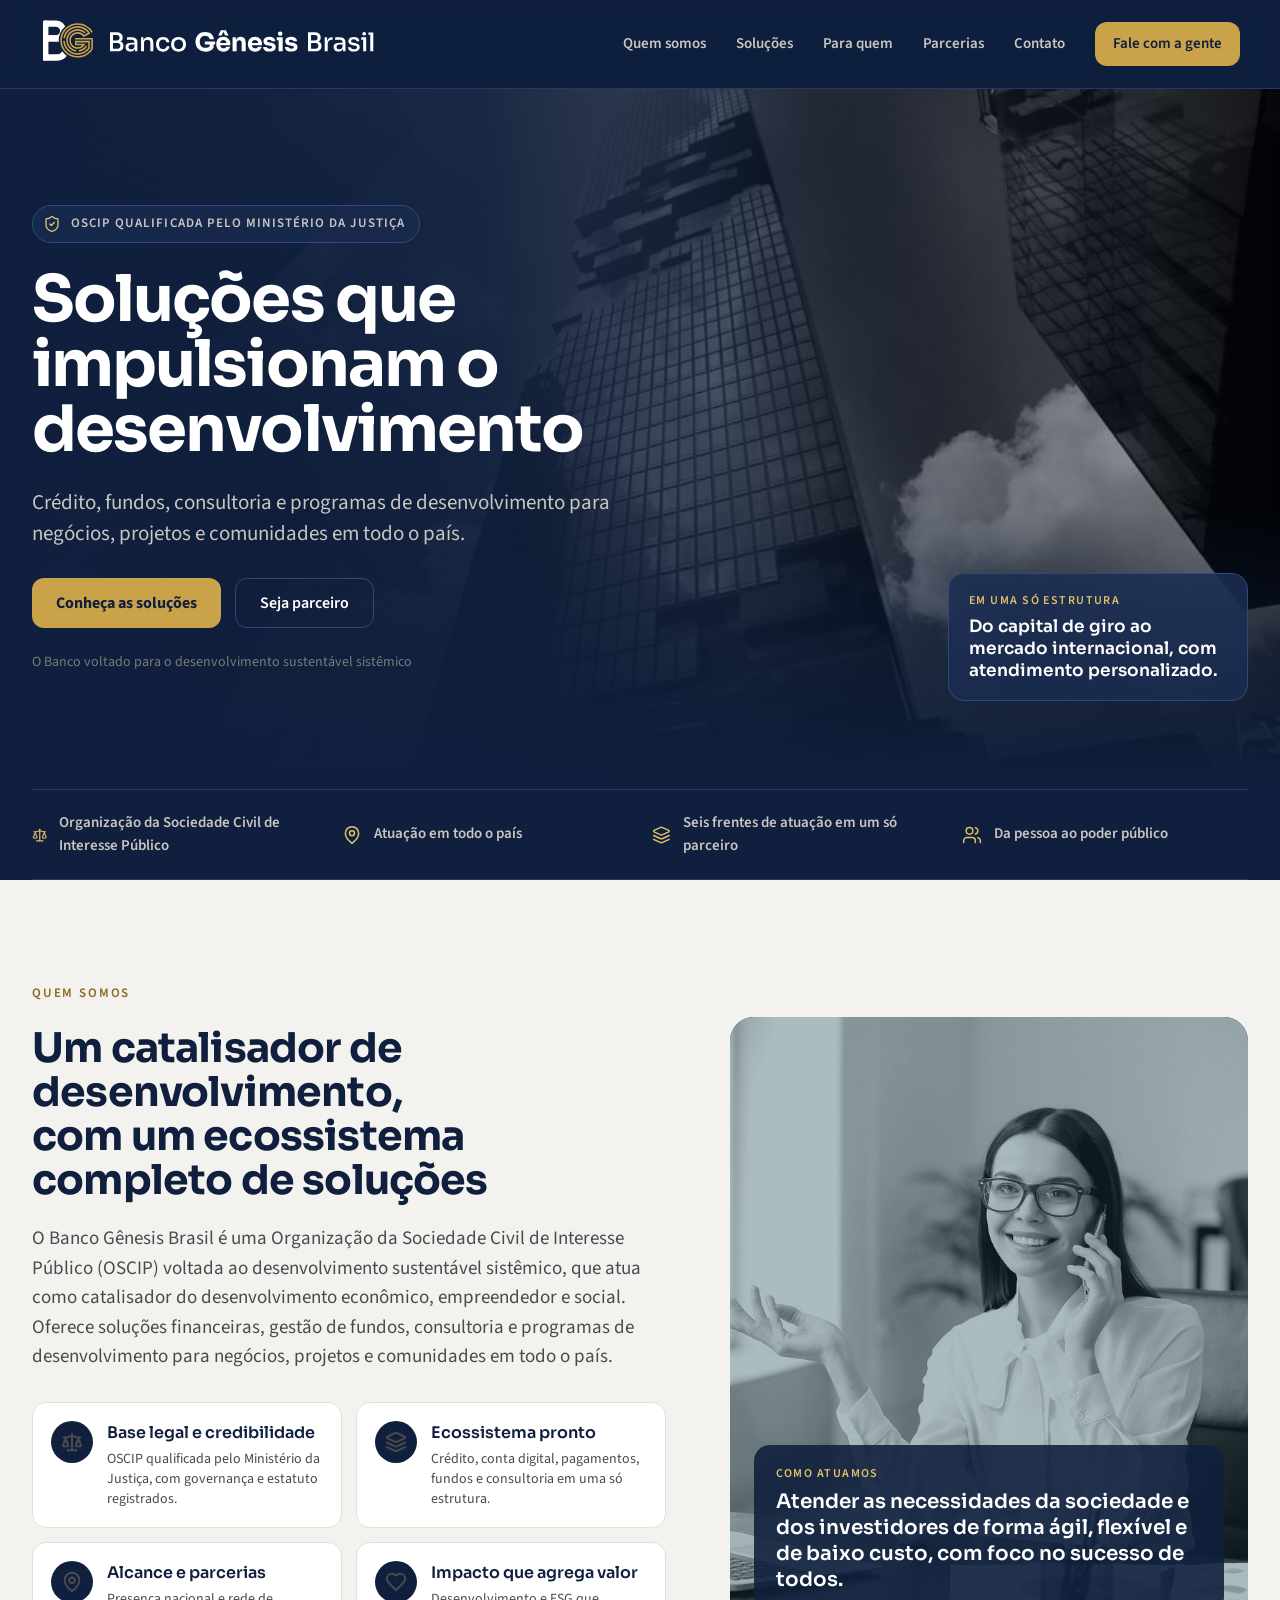
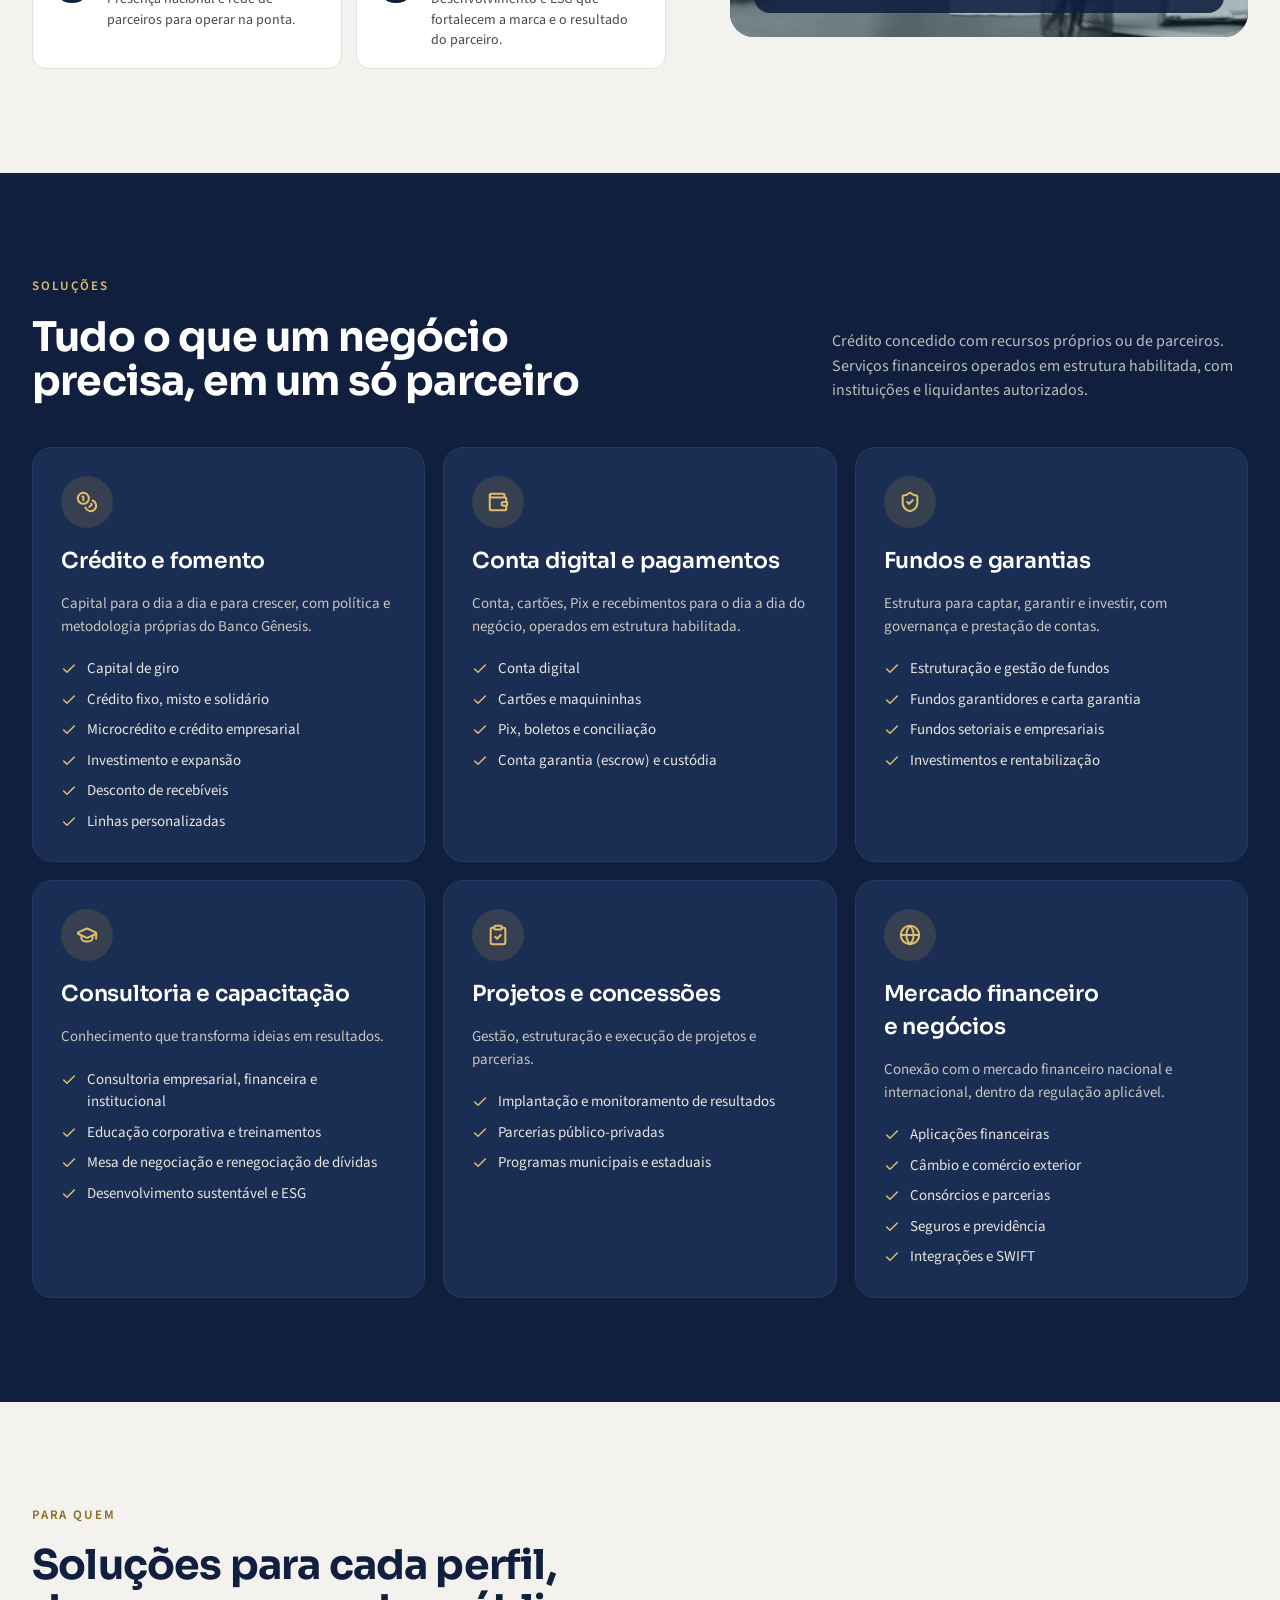
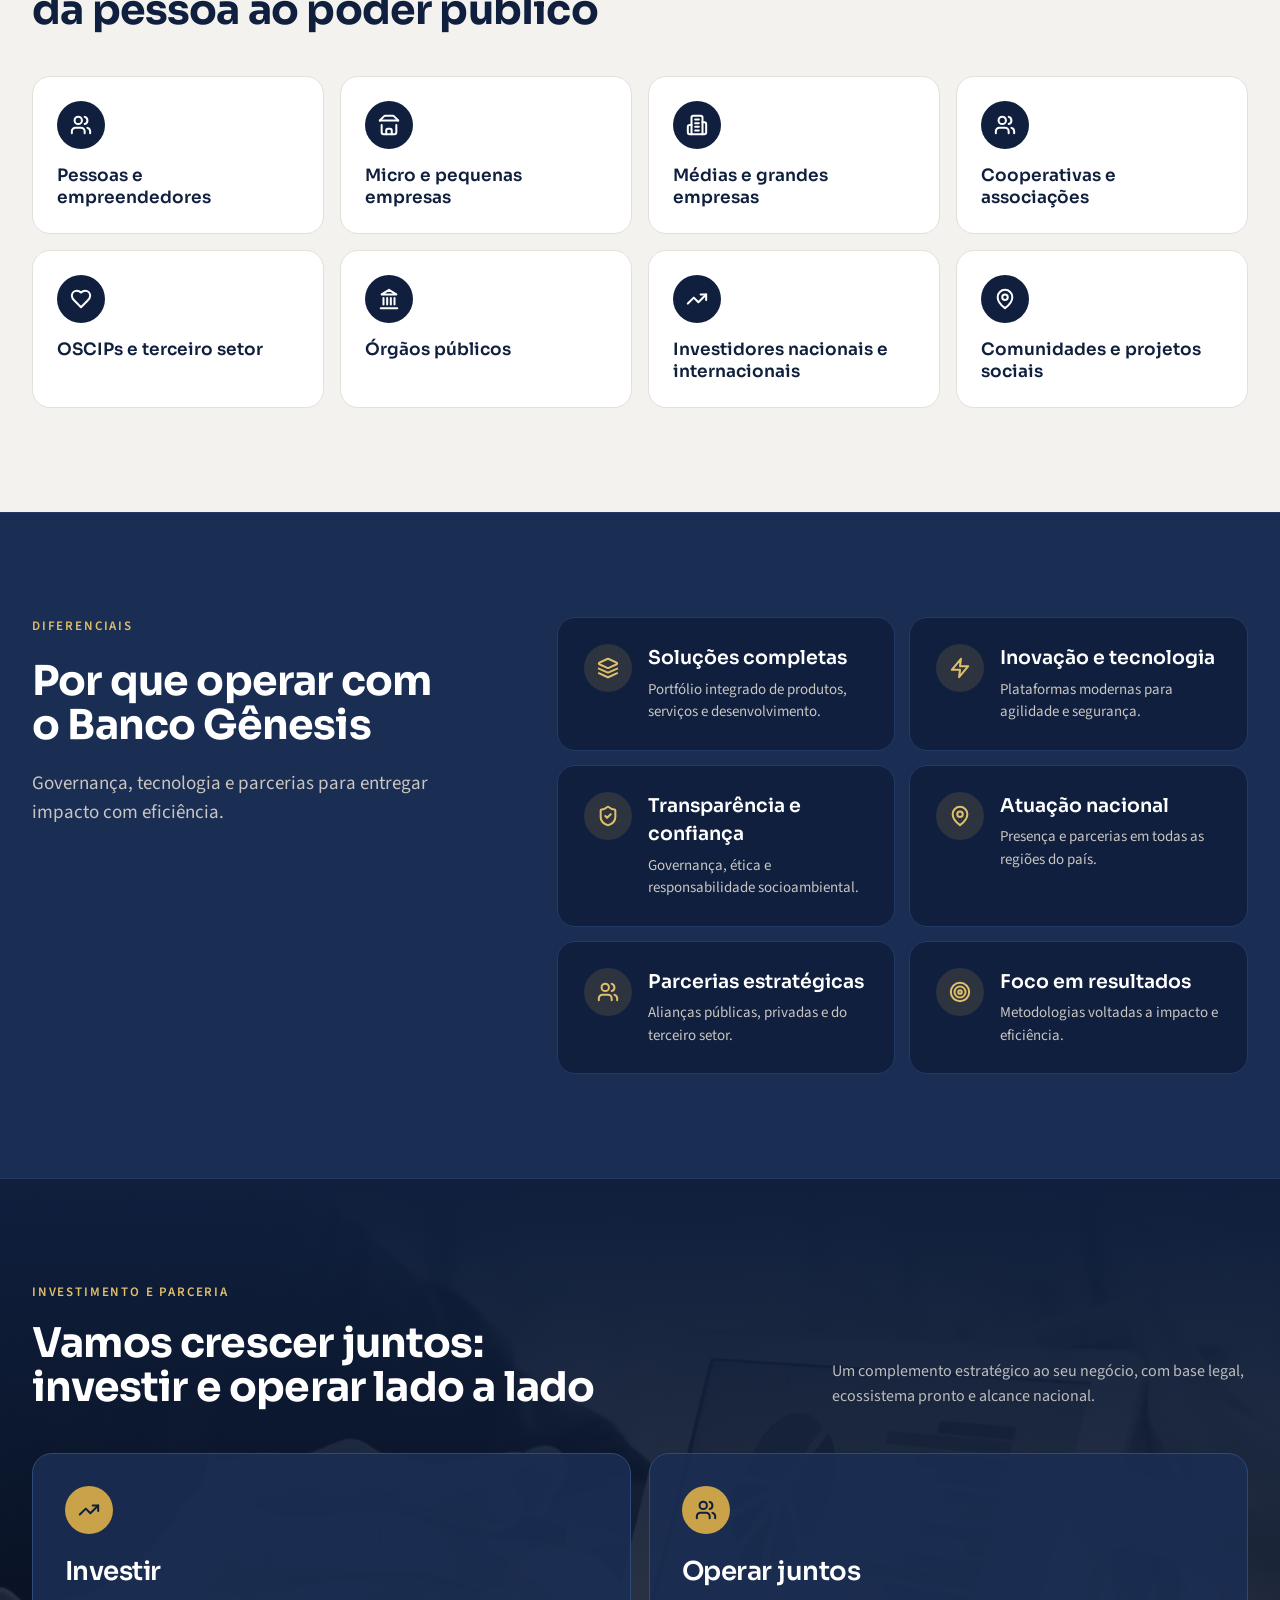
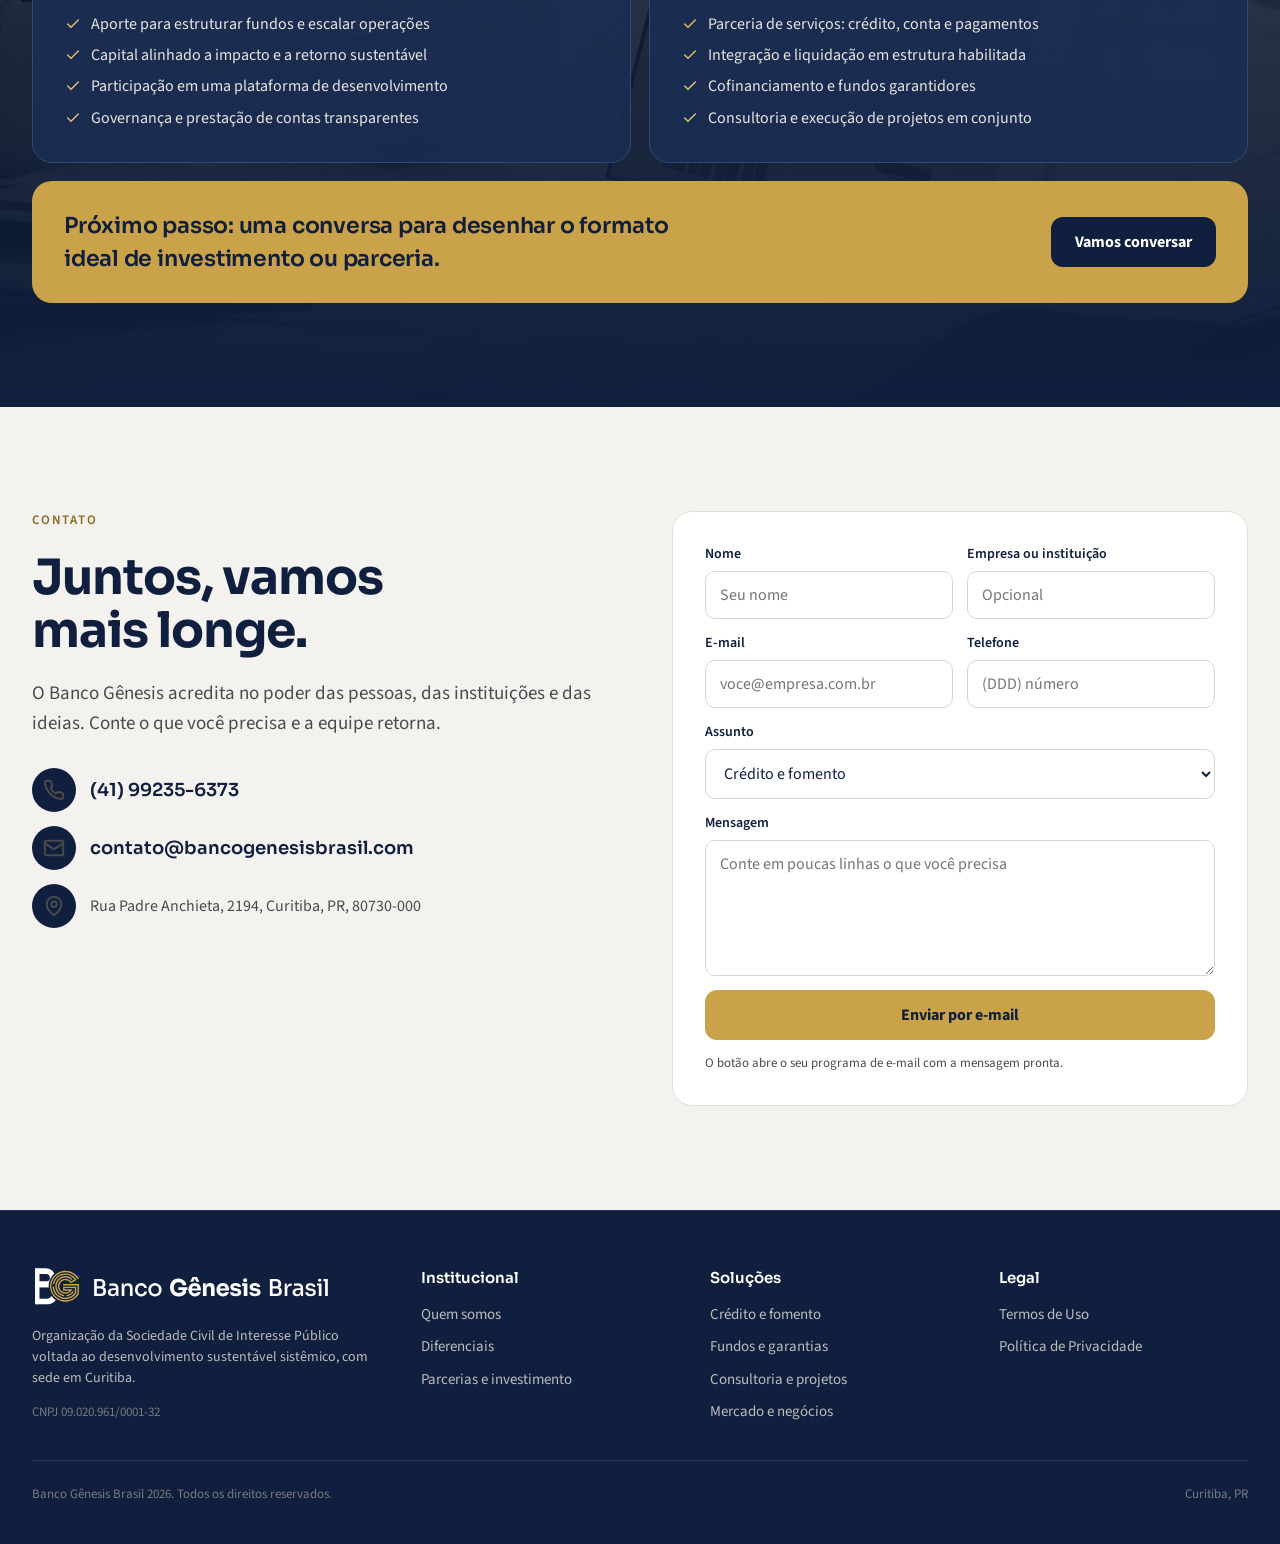
==== index.html @ bb373518 "Contato pelo e-mail contato@ e cache dos arquivos estáticos E-mail de contato passa a contato@bancog" ====
<!doctype html>
<html lang="pt-BR">
<head>
<meta charset="utf-8">
<meta name="viewport" content="width=device-width, initial-scale=1">
<title>Banco Gênesis Brasil</title>
<meta name="description" content="O Banco Gênesis Brasil é uma OSCIP voltada ao desenvolvimento sustentável sistêmico: crédito e fomento, fundos e garantias, consultoria, projetos e conexão com o mercado financeiro para negócios, projetos e comunidades em todo o país.">
<meta name="theme-color" content="#0f1f3d">
<link rel="icon" href="assets/img/favicon.svg" type="image/svg+xml">
<link rel="icon" href="assets/img/favicon-32.png" sizes="32x32" type="image/png">
<link rel="apple-touch-icon" href="assets/img/apple-touch-icon.png">
<link rel="preconnect" href="https://fonts.googleapis.com">
<link rel="preconnect" href="https://fonts.gstatic.com" crossorigin>
<link rel="stylesheet" href="https://fonts.googleapis.com/css2?family=Sora:wght@500;600;700&family=Source+Sans+3:wght@400;600;700&display=swap">
<link rel="stylesheet" href="assets/styles.css?v=20261020b">
<meta property="og:title" content="Banco Gênesis Brasil, soluções que impulsionam o desenvolvimento">
<meta property="og:description" content="O Banco Gênesis Brasil é uma organização voltada ao desenvolvimento sustentável sistêmico: crédito e fomento, fundos e garantias, consultoria, projetos e conexão com o mercado financeiro para negócios, projetos e comunidades em todo o país.">
<meta property="og:type" content="website">
<meta property="og:image" content="assets/img/abertura.jpg">
</head>
<body>
<header class="topo">
  <div class="container">
    <a class="marca" href="#topo"><img src="assets/img/marca-horizontal.svg" alt="Banco Gênesis Brasil" width="1320" height="195"></a>
    <button class="menu-botao" type="button" aria-label="Abrir menu" aria-expanded="false" aria-controls="menu"><svg aria-hidden="true" width="20" height="20" viewBox="0 0 24 24" fill="none" stroke="currentColor" stroke-width="2" stroke-linecap="round" stroke-linejoin="round"><path d="M4 7h16M4 12h16M4 17h16"/></svg></button>
    <nav class="menu" id="menu" aria-label="Principal">
      <a href="#quem-somos">Quem somos</a>
      <a href="#solucoes">Soluções</a>
      <a href="#para-quem">Para quem</a>
      <a href="#parcerias">Parcerias</a>
      <a href="#contato">Contato</a>
      <a class="botao botao-laranja" href="#contato">Fale com a gente</a>
    </nav>
  </div>
</header>
<main id="topo">
  <section class="abertura">
    <div class="abertura-foto" aria-hidden="true"><img src="assets/img/abertura.jpg" alt="" width="852" height="567" fetchpriority="high"></div>
    <div class="container abertura-grade">
      <div class="abertura-texto">
        <p class="selo"><svg aria-hidden="true" width="18" height="18" viewBox="0 0 24 24" fill="none" stroke="currentColor" stroke-width="1.8" stroke-linecap="round" stroke-linejoin="round"><path d="M20 13c0 5-3.5 7.5-7.66 8.95a1 1 0 0 1-.67-.01C7.5 20.5 4 18 4 13V6a1 1 0 0 1 1-1c2 0 4.5-1.2 6.24-2.72a1.17 1.17 0 0 1 1.52 0C14.51 3.81 17 5 19 5a1 1 0 0 1 1 1z"/><path d="m9 12 2 2 4-4"/></svg><span>OSCIP qualificada pelo Ministério da Justiça</span></p>
        <h1>Soluções que impulsionam o desenvolvimento</h1>
        <p class="texto-grande">Crédito, fundos, consultoria e programas de desenvolvimento para negócios, projetos e comunidades em todo o país.</p>
        <div class="acoes">
          <a class="botao botao-laranja" href="#solucoes">Conheça as soluções</a>
          <a class="botao botao-contorno" href="#parcerias">Seja parceiro</a>
        </div>
        <p class="nome-completo">O Banco voltado para o desenvolvimento sustentável sistêmico</p>
      </div>
      <div class="abertura-destaque" aria-hidden="true">
        <small>Em uma só estrutura</small>
        <span>Do capital de giro ao mercado internacional, com atendimento personalizado.</span>
      </div>
    </div>
  </section>

  <div class="container"><ul class="faixa-fatos">
    <li><svg aria-hidden="true" width="20" height="20" viewBox="0 0 24 24" fill="none" stroke="currentColor" stroke-width="1.8" stroke-linecap="round" stroke-linejoin="round"><path d="m16 16 3-8 3 8c-.87.65-1.92 1-3 1s-2.13-.35-3-1Z"/><path d="m2 16 3-8 3 8c-.87.65-1.92 1-3 1s-2.13-.35-3-1Z"/><path d="M7 21h10"/><path d="M12 3v18"/><path d="M3 7h2c2 0 5-1 7-2 2 1 5 2 7 2h2"/></svg><span>Organização da Sociedade Civil de Interesse Público</span></li>
    <li><svg aria-hidden="true" width="20" height="20" viewBox="0 0 24 24" fill="none" stroke="currentColor" stroke-width="1.8" stroke-linecap="round" stroke-linejoin="round"><path d="M20 10c0 6-8 12-8 12s-8-6-8-12a8 8 0 0 1 16 0Z"/><circle cx="12" cy="10" r="3"/></svg><span>Atuação em todo o país</span></li>
    <li><svg aria-hidden="true" width="20" height="20" viewBox="0 0 24 24" fill="none" stroke="currentColor" stroke-width="1.8" stroke-linecap="round" stroke-linejoin="round"><path d="m12.83 2.18a2 2 0 0 0-1.66 0L2.6 6.08a1 1 0 0 0 0 1.83l8.58 3.91a2 2 0 0 0 1.66 0l8.58-3.9a1 1 0 0 0 0-1.83Z"/><path d="m22 17.65-9.17 4.16a2 2 0 0 1-1.66 0L2 17.65"/><path d="m22 12.65-9.17 4.16a2 2 0 0 1-1.66 0L2 12.65"/></svg><span>Seis frentes de atuação em um só parceiro</span></li>
    <li><svg aria-hidden="true" width="20" height="20" viewBox="0 0 24 24" fill="none" stroke="currentColor" stroke-width="1.8" stroke-linecap="round" stroke-linejoin="round"><path d="M16 21v-2a4 4 0 0 0-4-4H6a4 4 0 0 0-4 4v2"/><circle cx="9" cy="7" r="4"/><path d="M22 21v-2a4 4 0 0 0-3-3.87"/><path d="M16 3.13a4 4 0 0 1 0 7.75"/></svg><span>Da pessoa ao poder público</span></li>
  </ul></div>

  <section class="secao claro" id="quem-somos">
    <div class="container duas-colunas">
      <div class="coluna-texto entra">
        <p class="rotulo">Quem somos</p>
        <h2 class="titulo">Um catalisador de desenvolvimento, com um ecossistema completo de soluções</h2>
        <p class="texto">O Banco Gênesis Brasil é uma Organização da Sociedade Civil de Interesse Público (OSCIP) voltada ao desenvolvimento sustentável sistêmico, que atua como catalisador do desenvolvimento econômico, empreendedor e social. Oferece soluções financeiras, gestão de fundos, consultoria e programas de desenvolvimento para negócios, projetos e comunidades em todo o país.</p>
        <div class="pilares">
          <div class="pilar"><span class="icone"><svg aria-hidden="true" width="22" height="22" viewBox="0 0 24 24" fill="none" stroke="currentColor" stroke-width="1.8" stroke-linecap="round" stroke-linejoin="round"><path d="m16 16 3-8 3 8c-.87.65-1.92 1-3 1s-2.13-.35-3-1Z"/><path d="m2 16 3-8 3 8c-.87.65-1.92 1-3 1s-2.13-.35-3-1Z"/><path d="M7 21h10"/><path d="M12 3v18"/><path d="M3 7h2c2 0 5-1 7-2 2 1 5 2 7 2h2"/></svg></span><div><strong>Base legal e credibilidade</strong><span>OSCIP qualificada pelo Ministério da Justiça, com governança e estatuto registrados.</span></div></div>
          <div class="pilar"><span class="icone"><svg aria-hidden="true" width="22" height="22" viewBox="0 0 24 24" fill="none" stroke="currentColor" stroke-width="1.8" stroke-linecap="round" stroke-linejoin="round"><path d="m12.83 2.18a2 2 0 0 0-1.66 0L2.6 6.08a1 1 0 0 0 0 1.83l8.58 3.91a2 2 0 0 0 1.66 0l8.58-3.9a1 1 0 0 0 0-1.83Z"/><path d="m22 17.65-9.17 4.16a2 2 0 0 1-1.66 0L2 17.65"/><path d="m22 12.65-9.17 4.16a2 2 0 0 1-1.66 0L2 12.65"/></svg></span><div><strong>Ecossistema pronto</strong><span>Crédito, conta digital, pagamentos, fundos e consultoria em uma só estrutura.</span></div></div>
          <div class="pilar"><span class="icone"><svg aria-hidden="true" width="22" height="22" viewBox="0 0 24 24" fill="none" stroke="currentColor" stroke-width="1.8" stroke-linecap="round" stroke-linejoin="round"><path d="M20 10c0 6-8 12-8 12s-8-6-8-12a8 8 0 0 1 16 0Z"/><circle cx="12" cy="10" r="3"/></svg></span><div><strong>Alcance e parcerias</strong><span>Presença nacional e rede de parceiros para operar na ponta.</span></div></div>
          <div class="pilar"><span class="icone"><svg aria-hidden="true" width="22" height="22" viewBox="0 0 24 24" fill="none" stroke="currentColor" stroke-width="1.8" stroke-linecap="round" stroke-linejoin="round"><path d="M19 14c1.49-1.46 3-3.21 3-5.5A5.5 5.5 0 0 0 16.5 3c-1.76 0-3 .5-4.5 2-1.5-1.5-2.74-2-4.5-2A5.5 5.5 0 0 0 2 8.5c0 2.3 1.5 4.05 3 5.5l7 7Z"/></svg></span><div><strong>Impacto que agrega valor</strong><span>Desenvolvimento e ESG que fortalecem a marca e o resultado do parceiro.</span></div></div>
        </div>
      </div>
      <div class="foto foto-quem entra">
        <img src="assets/img/equipe.jpg" alt="Profissional atendendo ao telefone em um escritório" width="1300" height="866" loading="lazy">
        <div class="legenda-foto"><small>Como atuamos</small><span>Atender as necessidades da sociedade e dos investidores de forma ágil, flexível e de baixo custo, com foco no sucesso de todos.</span></div>
      </div>
    </div>
  </section>

  <section class="secao escuro" id="solucoes">
    <div class="container">
      <div class="cabecalho-secao entra">
        <div><p class="rotulo">Soluções</p><h2 class="titulo">Tudo o que um negócio precisa, em um só parceiro</h2></div>
        <p class="texto-apoio">Crédito concedido com recursos próprios ou de parceiros. Serviços financeiros operados em estrutura habilitada, com instituições e liquidantes autorizados.</p>
      </div>
      <div class="solucoes">
        <article class="solucao entra">
          <span class="icone"><svg aria-hidden="true" width="22" height="22" viewBox="0 0 24 24" fill="none" stroke="currentColor" stroke-width="1.8" stroke-linecap="round" stroke-linejoin="round"><circle cx="8" cy="8" r="6"/><path d="M18.09 10.37A6 6 0 1 1 10.34 18"/><path d="M7 6h1v4"/><path d="m16.71 13.88.7.71-2.82 2.82"/></svg></span>
          <h3>Crédito e fomento</h3>
          <p>Capital para o dia a dia e para crescer, com política e metodologia próprias do Banco Gênesis.</p>
          <ul><li><svg aria-hidden="true" width="16" height="16" viewBox="0 0 24 24" fill="none" stroke="currentColor" stroke-width="2.2" stroke-linecap="round" stroke-linejoin="round"><path d="M20 6 9 17l-5-5"/></svg><span>Capital de giro</span></li><li><svg aria-hidden="true" width="16" height="16" viewBox="0 0 24 24" fill="none" stroke="currentColor" stroke-width="2.2" stroke-linecap="round" stroke-linejoin="round"><path d="M20 6 9 17l-5-5"/></svg><span>Crédito fixo, misto e solidário</span></li><li><svg aria-hidden="true" width="16" height="16" viewBox="0 0 24 24" fill="none" stroke="currentColor" stroke-width="2.2" stroke-linecap="round" stroke-linejoin="round"><path d="M20 6 9 17l-5-5"/></svg><span>Microcrédito e crédito empresarial</span></li><li><svg aria-hidden="true" width="16" height="16" viewBox="0 0 24 24" fill="none" stroke="currentColor" stroke-width="2.2" stroke-linecap="round" stroke-linejoin="round"><path d="M20 6 9 17l-5-5"/></svg><span>Investimento e expansão</span></li><li><svg aria-hidden="true" width="16" height="16" viewBox="0 0 24 24" fill="none" stroke="currentColor" stroke-width="2.2" stroke-linecap="round" stroke-linejoin="round"><path d="M20 6 9 17l-5-5"/></svg><span>Desconto de recebíveis</span></li><li><svg aria-hidden="true" width="16" height="16" viewBox="0 0 24 24" fill="none" stroke="currentColor" stroke-width="2.2" stroke-linecap="round" stroke-linejoin="round"><path d="M20 6 9 17l-5-5"/></svg><span>Linhas personalizadas</span></li></ul>
        </article>
        <article class="solucao entra">
          <span class="icone"><svg aria-hidden="true" width="22" height="22" viewBox="0 0 24 24" fill="none" stroke="currentColor" stroke-width="1.8" stroke-linecap="round" stroke-linejoin="round"><path d="M19 7V4a1 1 0 0 0-1-1H5a2 2 0 0 0 0 4h15a1 1 0 0 1 1 1v4h-3a2 2 0 0 0 0 4h3a1 1 0 0 0 1-1v-2a1 1 0 0 0-1-1"/><path d="M3 5v14a2 2 0 0 0 2 2h15a1 1 0 0 0 1-1v-4"/></svg></span>
          <h3>Conta digital e pagamentos</h3>
          <p>Conta, cartões, Pix e recebimentos para o dia a dia do negócio, operados em estrutura habilitada.</p>
          <ul><li><svg aria-hidden="true" width="16" height="16" viewBox="0 0 24 24" fill="none" stroke="currentColor" stroke-width="2.2" stroke-linecap="round" stroke-linejoin="round"><path d="M20 6 9 17l-5-5"/></svg><span>Conta digital</span></li><li><svg aria-hidden="true" width="16" height="16" viewBox="0 0 24 24" fill="none" stroke="currentColor" stroke-width="2.2" stroke-linecap="round" stroke-linejoin="round"><path d="M20 6 9 17l-5-5"/></svg><span>Cartões e maquininhas</span></li><li><svg aria-hidden="true" width="16" height="16" viewBox="0 0 24 24" fill="none" stroke="currentColor" stroke-width="2.2" stroke-linecap="round" stroke-linejoin="round"><path d="M20 6 9 17l-5-5"/></svg><span>Pix, boletos e conciliação</span></li><li><svg aria-hidden="true" width="16" height="16" viewBox="0 0 24 24" fill="none" stroke="currentColor" stroke-width="2.2" stroke-linecap="round" stroke-linejoin="round"><path d="M20 6 9 17l-5-5"/></svg><span>Conta garantia (escrow) e custódia</span></li></ul>
        </article>
        <article class="solucao entra">
          <span class="icone"><svg aria-hidden="true" width="22" height="22" viewBox="0 0 24 24" fill="none" stroke="currentColor" stroke-width="1.8" stroke-linecap="round" stroke-linejoin="round"><path d="M20 13c0 5-3.5 7.5-7.66 8.95a1 1 0 0 1-.67-.01C7.5 20.5 4 18 4 13V6a1 1 0 0 1 1-1c2 0 4.5-1.2 6.24-2.72a1.17 1.17 0 0 1 1.52 0C14.51 3.81 17 5 19 5a1 1 0 0 1 1 1z"/><path d="m9 12 2 2 4-4"/></svg></span>
          <h3>Fundos e garantias</h3>
          <p>Estrutura para captar, garantir e investir, com governança e prestação de contas.</p>
          <ul><li><svg aria-hidden="true" width="16" height="16" viewBox="0 0 24 24" fill="none" stroke="currentColor" stroke-width="2.2" stroke-linecap="round" stroke-linejoin="round"><path d="M20 6 9 17l-5-5"/></svg><span>Estruturação e gestão de fundos</span></li><li><svg aria-hidden="true" width="16" height="16" viewBox="0 0 24 24" fill="none" stroke="currentColor" stroke-width="2.2" stroke-linecap="round" stroke-linejoin="round"><path d="M20 6 9 17l-5-5"/></svg><span>Fundos garantidores e carta garantia</span></li><li><svg aria-hidden="true" width="16" height="16" viewBox="0 0 24 24" fill="none" stroke="currentColor" stroke-width="2.2" stroke-linecap="round" stroke-linejoin="round"><path d="M20 6 9 17l-5-5"/></svg><span>Fundos setoriais e empresariais</span></li><li><svg aria-hidden="true" width="16" height="16" viewBox="0 0 24 24" fill="none" stroke="currentColor" stroke-width="2.2" stroke-linecap="round" stroke-linejoin="round"><path d="M20 6 9 17l-5-5"/></svg><span>Investimentos e rentabilização</span></li></ul>
        </article>
        <article class="solucao entra">
          <span class="icone"><svg aria-hidden="true" width="22" height="22" viewBox="0 0 24 24" fill="none" stroke="currentColor" stroke-width="1.8" stroke-linecap="round" stroke-linejoin="round"><path d="M21.42 10.922a1 1 0 0 0-.019-1.838L12.83 5.18a2 2 0 0 0-1.66 0L2.6 9.08a1 1 0 0 0 0 1.832l8.57 3.908a2 2 0 0 0 1.66 0z"/><path d="M22 10v6"/><path d="M6 12.5V16a6 3 0 0 0 12 0v-3.5"/></svg></span>
          <h3>Consultoria e capacitação</h3>
          <p>Conhecimento que transforma ideias em resultados.</p>
          <ul><li><svg aria-hidden="true" width="16" height="16" viewBox="0 0 24 24" fill="none" stroke="currentColor" stroke-width="2.2" stroke-linecap="round" stroke-linejoin="round"><path d="M20 6 9 17l-5-5"/></svg><span>Consultoria empresarial, financeira e institucional</span></li><li><svg aria-hidden="true" width="16" height="16" viewBox="0 0 24 24" fill="none" stroke="currentColor" stroke-width="2.2" stroke-linecap="round" stroke-linejoin="round"><path d="M20 6 9 17l-5-5"/></svg><span>Educação corporativa e treinamentos</span></li><li><svg aria-hidden="true" width="16" height="16" viewBox="0 0 24 24" fill="none" stroke="currentColor" stroke-width="2.2" stroke-linecap="round" stroke-linejoin="round"><path d="M20 6 9 17l-5-5"/></svg><span>Mesa de negociação e renegociação de dívidas</span></li><li><svg aria-hidden="true" width="16" height="16" viewBox="0 0 24 24" fill="none" stroke="currentColor" stroke-width="2.2" stroke-linecap="round" stroke-linejoin="round"><path d="M20 6 9 17l-5-5"/></svg><span>Desenvolvimento sustentável e ESG</span></li></ul>
        </article>
        <article class="solucao entra">
          <span class="icone"><svg aria-hidden="true" width="22" height="22" viewBox="0 0 24 24" fill="none" stroke="currentColor" stroke-width="1.8" stroke-linecap="round" stroke-linejoin="round"><rect width="8" height="4" x="8" y="2" rx="1" ry="1"/><path d="M16 4h2a2 2 0 0 1 2 2v14a2 2 0 0 1-2 2H6a2 2 0 0 1-2-2V6a2 2 0 0 1 2-2h2"/><path d="m9 14 2 2 4-4"/></svg></span>
          <h3>Projetos e concessões</h3>
          <p>Gestão, estruturação e execução de projetos e parcerias.</p>
          <ul><li><svg aria-hidden="true" width="16" height="16" viewBox="0 0 24 24" fill="none" stroke="currentColor" stroke-width="2.2" stroke-linecap="round" stroke-linejoin="round"><path d="M20 6 9 17l-5-5"/></svg><span>Implantação e monitoramento de resultados</span></li><li><svg aria-hidden="true" width="16" height="16" viewBox="0 0 24 24" fill="none" stroke="currentColor" stroke-width="2.2" stroke-linecap="round" stroke-linejoin="round"><path d="M20 6 9 17l-5-5"/></svg><span>Parcerias público-privadas</span></li><li><svg aria-hidden="true" width="16" height="16" viewBox="0 0 24 24" fill="none" stroke="currentColor" stroke-width="2.2" stroke-linecap="round" stroke-linejoin="round"><path d="M20 6 9 17l-5-5"/></svg><span>Programas municipais e estaduais</span></li></ul>
        </article>
        <article class="solucao entra">
          <span class="icone"><svg aria-hidden="true" width="22" height="22" viewBox="0 0 24 24" fill="none" stroke="currentColor" stroke-width="1.8" stroke-linecap="round" stroke-linejoin="round"><circle cx="12" cy="12" r="10"/><path d="M12 2a14.5 14.5 0 0 0 0 20 14.5 14.5 0 0 0 0-20"/><path d="M2 12h20"/></svg></span>
          <h3>Mercado financeiro e negócios</h3>
          <p>Conexão com o mercado financeiro nacional e internacional, dentro da regulação aplicável.</p>
          <ul><li><svg aria-hidden="true" width="16" height="16" viewBox="0 0 24 24" fill="none" stroke="currentColor" stroke-width="2.2" stroke-linecap="round" stroke-linejoin="round"><path d="M20 6 9 17l-5-5"/></svg><span>Aplicações financeiras</span></li><li><svg aria-hidden="true" width="16" height="16" viewBox="0 0 24 24" fill="none" stroke="currentColor" stroke-width="2.2" stroke-linecap="round" stroke-linejoin="round"><path d="M20 6 9 17l-5-5"/></svg><span>Câmbio e comércio exterior</span></li><li><svg aria-hidden="true" width="16" height="16" viewBox="0 0 24 24" fill="none" stroke="currentColor" stroke-width="2.2" stroke-linecap="round" stroke-linejoin="round"><path d="M20 6 9 17l-5-5"/></svg><span>Consórcios e parcerias</span></li><li><svg aria-hidden="true" width="16" height="16" viewBox="0 0 24 24" fill="none" stroke="currentColor" stroke-width="2.2" stroke-linecap="round" stroke-linejoin="round"><path d="M20 6 9 17l-5-5"/></svg><span>Seguros e previdência</span></li><li><svg aria-hidden="true" width="16" height="16" viewBox="0 0 24 24" fill="none" stroke="currentColor" stroke-width="2.2" stroke-linecap="round" stroke-linejoin="round"><path d="M20 6 9 17l-5-5"/></svg><span>Integrações e SWIFT</span></li></ul>
        </article>
      </div>
    </div>
  </section>

  <section class="secao claro" id="para-quem">
    <div class="container">
      <div class="cabecalho-secao entra"><div><p class="rotulo">Para quem</p><h2 class="titulo">Soluções para cada perfil, da pessoa ao poder público</h2></div></div>
      <div class="perfis">
        <div class="perfil entra"><span class="icone"><svg aria-hidden="true" width="22" height="22" viewBox="0 0 24 24" fill="none" stroke="currentColor" stroke-width="1.8" stroke-linecap="round" stroke-linejoin="round"><path d="M16 21v-2a4 4 0 0 0-4-4H6a4 4 0 0 0-4 4v2"/><circle cx="9" cy="7" r="4"/><path d="M22 21v-2a4 4 0 0 0-3-3.87"/><path d="M16 3.13a4 4 0 0 1 0 7.75"/></svg></span><span>Pessoas e empreendedores</span></div>
        <div class="perfil entra"><span class="icone"><svg aria-hidden="true" width="22" height="22" viewBox="0 0 24 24" fill="none" stroke="currentColor" stroke-width="1.8" stroke-linecap="round" stroke-linejoin="round"><path d="m2 7 4.41-4.41A2 2 0 0 1 7.83 2h8.34a2 2 0 0 1 1.42.59L22 7"/><path d="M4 12v8a2 2 0 0 0 2 2h12a2 2 0 0 0 2-2v-8"/><path d="M15 22v-4a2 2 0 0 0-2-2h-2a2 2 0 0 0-2 2v4"/><path d="M2 7h20"/></svg></span><span>Micro e pequenas empresas</span></div>
        <div class="perfil entra"><span class="icone"><svg aria-hidden="true" width="22" height="22" viewBox="0 0 24 24" fill="none" stroke="currentColor" stroke-width="1.8" stroke-linecap="round" stroke-linejoin="round"><path d="M6 22V4a2 2 0 0 1 2-2h8a2 2 0 0 1 2 2v18Z"/><path d="M6 12H4a2 2 0 0 0-2 2v6a2 2 0 0 0 2 2h2"/><path d="M18 9h2a2 2 0 0 1 2 2v9a2 2 0 0 1-2 2h-2"/><path d="M10 6h4"/><path d="M10 10h4"/><path d="M10 14h4"/><path d="M10 18h4"/></svg></span><span>Médias e grandes empresas</span></div>
        <div class="perfil entra"><span class="icone"><svg aria-hidden="true" width="22" height="22" viewBox="0 0 24 24" fill="none" stroke="currentColor" stroke-width="1.8" stroke-linecap="round" stroke-linejoin="round"><path d="M16 21v-2a4 4 0 0 0-4-4H6a4 4 0 0 0-4 4v2"/><circle cx="9" cy="7" r="4"/><path d="M22 21v-2a4 4 0 0 0-3-3.87"/><path d="M16 3.13a4 4 0 0 1 0 7.75"/></svg></span><span>Cooperativas e associações</span></div>
        <div class="perfil entra"><span class="icone"><svg aria-hidden="true" width="22" height="22" viewBox="0 0 24 24" fill="none" stroke="currentColor" stroke-width="1.8" stroke-linecap="round" stroke-linejoin="round"><path d="M19 14c1.49-1.46 3-3.21 3-5.5A5.5 5.5 0 0 0 16.5 3c-1.76 0-3 .5-4.5 2-1.5-1.5-2.74-2-4.5-2A5.5 5.5 0 0 0 2 8.5c0 2.3 1.5 4.05 3 5.5l7 7Z"/></svg></span><span>OSCIPs e terceiro setor</span></div>
        <div class="perfil entra"><span class="icone"><svg aria-hidden="true" width="22" height="22" viewBox="0 0 24 24" fill="none" stroke="currentColor" stroke-width="1.8" stroke-linecap="round" stroke-linejoin="round"><line x1="3" x2="21" y1="22" y2="22"/><line x1="6" x2="6" y1="18" y2="11"/><line x1="10" x2="10" y1="18" y2="11"/><line x1="14" x2="14" y1="18" y2="11"/><line x1="18" x2="18" y1="18" y2="11"/><polygon points="12 2 20 7 4 7"/></svg></span><span>Órgãos públicos</span></div>
        <div class="perfil entra"><span class="icone"><svg aria-hidden="true" width="22" height="22" viewBox="0 0 24 24" fill="none" stroke="currentColor" stroke-width="1.8" stroke-linecap="round" stroke-linejoin="round"><polyline points="22 7 13.5 15.5 8.5 10.5 2 17"/><polyline points="16 7 22 7 22 13"/></svg></span><span>Investidores nacionais e internacionais</span></div>
        <div class="perfil entra"><span class="icone"><svg aria-hidden="true" width="22" height="22" viewBox="0 0 24 24" fill="none" stroke="currentColor" stroke-width="1.8" stroke-linecap="round" stroke-linejoin="round"><path d="M20 10c0 6-8 12-8 12s-8-6-8-12a8 8 0 0 1 16 0Z"/><circle cx="12" cy="10" r="3"/></svg></span><span>Comunidades e projetos sociais</span></div>
      </div>
    </div>
  </section>

  <section class="secao grafite" id="diferenciais">
    <div class="container duas-colunas-larga">
      <div class="coluna-texto fixa entra">
        <p class="rotulo">Diferenciais</p>
        <h2 class="titulo">Por que operar com o Banco Gênesis</h2>
        <p class="texto">Governança, tecnologia e parcerias para entregar impacto com eficiência.</p>
      </div>
      <div class="diferenciais">
        <div class="diferencial entra"><span class="icone"><svg aria-hidden="true" width="22" height="22" viewBox="0 0 24 24" fill="none" stroke="currentColor" stroke-width="1.8" stroke-linecap="round" stroke-linejoin="round"><path d="m12.83 2.18a2 2 0 0 0-1.66 0L2.6 6.08a1 1 0 0 0 0 1.83l8.58 3.91a2 2 0 0 0 1.66 0l8.58-3.9a1 1 0 0 0 0-1.83Z"/><path d="m22 17.65-9.17 4.16a2 2 0 0 1-1.66 0L2 17.65"/><path d="m22 12.65-9.17 4.16a2 2 0 0 1-1.66 0L2 12.65"/></svg></span><div><strong>Soluções completas</strong><span>Portfólio integrado de produtos, serviços e desenvolvimento.</span></div></div>
        <div class="diferencial entra"><span class="icone"><svg aria-hidden="true" width="22" height="22" viewBox="0 0 24 24" fill="none" stroke="currentColor" stroke-width="1.8" stroke-linecap="round" stroke-linejoin="round"><polygon points="13 2 3 14 12 14 11 22 21 10 12 10 13 2"/></svg></span><div><strong>Inovação e tecnologia</strong><span>Plataformas modernas para agilidade e segurança.</span></div></div>
        <div class="diferencial entra"><span class="icone"><svg aria-hidden="true" width="22" height="22" viewBox="0 0 24 24" fill="none" stroke="currentColor" stroke-width="1.8" stroke-linecap="round" stroke-linejoin="round"><path d="M20 13c0 5-3.5 7.5-7.66 8.95a1 1 0 0 1-.67-.01C7.5 20.5 4 18 4 13V6a1 1 0 0 1 1-1c2 0 4.5-1.2 6.24-2.72a1.17 1.17 0 0 1 1.52 0C14.51 3.81 17 5 19 5a1 1 0 0 1 1 1z"/><path d="m9 12 2 2 4-4"/></svg></span><div><strong>Transparência e confiança</strong><span>Governança, ética e responsabilidade socioambiental.</span></div></div>
        <div class="diferencial entra"><span class="icone"><svg aria-hidden="true" width="22" height="22" viewBox="0 0 24 24" fill="none" stroke="currentColor" stroke-width="1.8" stroke-linecap="round" stroke-linejoin="round"><path d="M20 10c0 6-8 12-8 12s-8-6-8-12a8 8 0 0 1 16 0Z"/><circle cx="12" cy="10" r="3"/></svg></span><div><strong>Atuação nacional</strong><span>Presença e parcerias em todas as regiões do país.</span></div></div>
        <div class="diferencial entra"><span class="icone"><svg aria-hidden="true" width="22" height="22" viewBox="0 0 24 24" fill="none" stroke="currentColor" stroke-width="1.8" stroke-linecap="round" stroke-linejoin="round"><path d="M16 21v-2a4 4 0 0 0-4-4H6a4 4 0 0 0-4 4v2"/><circle cx="9" cy="7" r="4"/><path d="M22 21v-2a4 4 0 0 0-3-3.87"/><path d="M16 3.13a4 4 0 0 1 0 7.75"/></svg></span><div><strong>Parcerias estratégicas</strong><span>Alianças públicas, privadas e do terceiro setor.</span></div></div>
        <div class="diferencial entra"><span class="icone"><svg aria-hidden="true" width="22" height="22" viewBox="0 0 24 24" fill="none" stroke="currentColor" stroke-width="1.8" stroke-linecap="round" stroke-linejoin="round"><circle cx="12" cy="12" r="10"/><circle cx="12" cy="12" r="6"/><circle cx="12" cy="12" r="2"/></svg></span><div><strong>Foco em resultados</strong><span>Metodologias voltadas a impacto e eficiência.</span></div></div>
      </div>
    </div>
  </section>

  <section class="secao parcerias" id="parcerias">
    <div class="parcerias-foto" aria-hidden="true"><img src="assets/img/parceria.jpg" alt="" width="1006" height="671" loading="lazy"></div>
    <div class="container">
      <div class="cabecalho-secao entra">
        <div><p class="rotulo">Investimento e parceria</p><h2 class="titulo">Vamos crescer juntos: investir e operar lado a lado</h2></div>
        <p class="texto-apoio">Um complemento estratégico ao seu negócio, com base legal, ecossistema pronto e alcance nacional.</p>
      </div>
      <div class="caminhos">
        <div class="caminho entra"><span class="icone icone-laranja"><svg aria-hidden="true" width="22" height="22" viewBox="0 0 24 24" fill="none" stroke="currentColor" stroke-width="1.8" stroke-linecap="round" stroke-linejoin="round"><polyline points="22 7 13.5 15.5 8.5 10.5 2 17"/><polyline points="16 7 22 7 22 13"/></svg></span><h3>Investir</h3><ul><li><svg aria-hidden="true" width="16" height="16" viewBox="0 0 24 24" fill="none" stroke="currentColor" stroke-width="2.2" stroke-linecap="round" stroke-linejoin="round"><path d="M20 6 9 17l-5-5"/></svg><span>Aporte para estruturar fundos e escalar operações</span></li><li><svg aria-hidden="true" width="16" height="16" viewBox="0 0 24 24" fill="none" stroke="currentColor" stroke-width="2.2" stroke-linecap="round" stroke-linejoin="round"><path d="M20 6 9 17l-5-5"/></svg><span>Capital alinhado a impacto e a retorno sustentável</span></li><li><svg aria-hidden="true" width="16" height="16" viewBox="0 0 24 24" fill="none" stroke="currentColor" stroke-width="2.2" stroke-linecap="round" stroke-linejoin="round"><path d="M20 6 9 17l-5-5"/></svg><span>Participação em uma plataforma de desenvolvimento</span></li><li><svg aria-hidden="true" width="16" height="16" viewBox="0 0 24 24" fill="none" stroke="currentColor" stroke-width="2.2" stroke-linecap="round" stroke-linejoin="round"><path d="M20 6 9 17l-5-5"/></svg><span>Governança e prestação de contas transparentes</span></li></ul></div>
        <div class="caminho entra"><span class="icone icone-laranja"><svg aria-hidden="true" width="22" height="22" viewBox="0 0 24 24" fill="none" stroke="currentColor" stroke-width="1.8" stroke-linecap="round" stroke-linejoin="round"><path d="M16 21v-2a4 4 0 0 0-4-4H6a4 4 0 0 0-4 4v2"/><circle cx="9" cy="7" r="4"/><path d="M22 21v-2a4 4 0 0 0-3-3.87"/><path d="M16 3.13a4 4 0 0 1 0 7.75"/></svg></span><h3>Operar juntos</h3><ul><li><svg aria-hidden="true" width="16" height="16" viewBox="0 0 24 24" fill="none" stroke="currentColor" stroke-width="2.2" stroke-linecap="round" stroke-linejoin="round"><path d="M20 6 9 17l-5-5"/></svg><span>Parceria de serviços: crédito, conta e pagamentos</span></li><li><svg aria-hidden="true" width="16" height="16" viewBox="0 0 24 24" fill="none" stroke="currentColor" stroke-width="2.2" stroke-linecap="round" stroke-linejoin="round"><path d="M20 6 9 17l-5-5"/></svg><span>Integração e liquidação em estrutura habilitada</span></li><li><svg aria-hidden="true" width="16" height="16" viewBox="0 0 24 24" fill="none" stroke="currentColor" stroke-width="2.2" stroke-linecap="round" stroke-linejoin="round"><path d="M20 6 9 17l-5-5"/></svg><span>Cofinanciamento e fundos garantidores</span></li><li><svg aria-hidden="true" width="16" height="16" viewBox="0 0 24 24" fill="none" stroke="currentColor" stroke-width="2.2" stroke-linecap="round" stroke-linejoin="round"><path d="M20 6 9 17l-5-5"/></svg><span>Consultoria e execução de projetos em conjunto</span></li></ul></div>
      </div>
      <div class="chamada entra">
        <span>Próximo passo: uma conversa para desenhar o formato ideal de investimento ou parceria.</span>
        <a class="botao botao-preto" href="#contato">Vamos conversar</a>
      </div>
    </div>
  </section>

  <section class="secao claro" id="contato">
    <div class="container duas-colunas alinha-topo">
      <div class="coluna-texto entra">
        <p class="rotulo">Contato</p>
        <h2 class="titulo titulo-maior">Juntos, vamos mais longe.</h2>
        <p class="texto">O Banco Gênesis acredita no poder das pessoas, das instituições e das ideias. Conte o que você precisa e a equipe retorna.</p>
        <ul class="contatos">
          <li><span class="icone"><svg aria-hidden="true" width="22" height="22" viewBox="0 0 24 24" fill="none" stroke="currentColor" stroke-width="1.8" stroke-linecap="round" stroke-linejoin="round"><path d="M22 16.92v3a2 2 0 0 1-2.18 2 19.79 19.79 0 0 1-8.63-3.07 19.5 19.5 0 0 1-6-6 19.79 19.79 0 0 1-3.07-8.67A2 2 0 0 1 4.11 2h3a2 2 0 0 1 2 1.72c.127.96.361 1.903.7 2.81a2 2 0 0 1-.45 2.11L8.09 9.91a16 16 0 0 0 6 6l1.27-1.27a2 2 0 0 1 2.11-.45c.907.339 1.85.573 2.81.7A2 2 0 0 1 22 16.92z"/></svg></span><a href="tel:+5541992356373">(41) 99235-6373</a></li>
          <li><span class="icone"><svg aria-hidden="true" width="22" height="22" viewBox="0 0 24 24" fill="none" stroke="currentColor" stroke-width="1.8" stroke-linecap="round" stroke-linejoin="round"><rect width="20" height="16" x="2" y="4" rx="2"/><path d="m22 7-8.97 5.7a1.94 1.94 0 0 1-2.06 0L2 7"/></svg></span><a href="mailto:contato@bancogenesisbrasil.com">contato@bancogenesisbrasil.com</a></li>
          <li><span class="icone"><svg aria-hidden="true" width="22" height="22" viewBox="0 0 24 24" fill="none" stroke="currentColor" stroke-width="1.8" stroke-linecap="round" stroke-linejoin="round"><path d="M20 10c0 6-8 12-8 12s-8-6-8-12a8 8 0 0 1 16 0Z"/><circle cx="12" cy="10" r="3"/></svg></span><span>Rua Padre Anchieta, 2194, Curitiba, PR, 80730-000</span></li>
        </ul>
      </div>
      <form class="formulario entra" id="form-contato" action="mailto:contato@bancogenesisbrasil.com" method="get">
        <div class="duas"><label>Nome<input id="nome" name="nome" type="text" autocomplete="name" placeholder="Seu nome" required></label><label>Empresa ou instituição<input id="empresa" name="empresa" type="text" autocomplete="organization" placeholder="Opcional"></label></div>
        <div class="duas"><label>E-mail<input id="email" name="email" type="email" autocomplete="email" placeholder="voce@empresa.com.br" required></label><label>Telefone<input id="telefone" name="telefone" type="tel" autocomplete="tel" placeholder="(DDD) número"></label></div>
        <label>Assunto<select id="assunto" name="assunto"><option>Crédito e fomento</option><option>Fundos e garantias</option><option>Consultoria e projetos</option><option>Parceria</option><option>Investimento</option><option>Outro assunto</option></select></label>
        <label>Mensagem<textarea id="mensagem" name="mensagem" rows="5" placeholder="Conte em poucas linhas o que você precisa" required></textarea></label>
        <button class="botao botao-laranja" type="submit">Enviar por e-mail</button>
        <small>O botão abre o seu programa de e-mail com a mensagem pronta.</small>
      </form>
    </div>
  </section>
</main>

<footer class="rodape">
  <div class="container">
    <div class="rodape-grade">
      <div class="rodape-marca">
        <img src="assets/img/marca-horizontal.svg" alt="Banco Gênesis Brasil" width="1320" height="195">
        <span>Organização da Sociedade Civil de Interesse Público voltada ao desenvolvimento sustentável sistêmico, com sede em Curitiba.</span>
        <small>CNPJ 09.020.961/0001-32</small>
      </div>
      <div class="rodape-coluna"><strong>Institucional</strong><a href="#quem-somos">Quem somos</a><a href="#diferenciais">Diferenciais</a><a href="#parcerias">Parcerias e investimento</a></div>
      <div class="rodape-coluna"><strong>Soluções</strong><a href="#solucoes">Crédito e fomento</a><a href="#solucoes">Fundos e garantias</a><a href="#solucoes">Consultoria e projetos</a><a href="#solucoes">Mercado e negócios</a></div>
      <div class="rodape-coluna"><strong>Legal</strong><a href="termos-de-uso">Termos de Uso</a><a href="politica-de-privacidade">Política de Privacidade</a></div>
    </div>
    <div class="rodape-base">
      <span>Banco Gênesis Brasil 2026. Todos os direitos reservados.</span>
      <span>Curitiba, PR</span>
    </div>
  </div>
</footer>
<script type="application/ld+json">
{"@context":"https://schema.org","@type":"NGO","name":"Banco Gênesis Brasil","taxID":"09.020.961/0001-32","url":"https://bancogenesisbrasil.com","email":"contato@bancogenesisbrasil.com","telephone":"+55 41 99235-6373","address":{"@type":"PostalAddress","streetAddress":"Rua Padre Anchieta, 2194","addressLocality":"Curitiba","addressRegion":"PR","postalCode":"80730-000","addressCountry":"BR"}}
</script>
<script src="assets/main.js?v=20261020b" defer></script>
</body>
</html>
---- assets/styles.css ----
/* Banco Gênesis Brasil, site institucional (20/10/2026). Paleta 2: marinho profundo, dourado como destaque, areia nas áreas claras. */
:root {
  --preto: #0f1f3d;
  --grafite: #1a2d52;
  --borda-escura: #243a66;
  --borda-escura-2: #2f4a7a;
  --cinza: #909090;
  --cinza-medio: #7a7a7e;
  --cinza-claro: #bdbdbd;
  --cinza-texto: #4a4a4e;
  --claro-texto: #c9c6c1;
  --laranja: #c9a24a;
  --dourado-escuro: #8a6a1e;
  --laranja-claro: #e0bf6a;
  --laranja-fundo: rgba(201, 162, 74, 0.16);
  --areia: #f4f2ef;
  --areia-borda: #e3e0da;
  --branco: #ffffff;
  --fonte-titulo: "Sora", system-ui, sans-serif;
  --fonte-texto: "Source Sans 3", system-ui, sans-serif;
  --largura: 1280px;
  --raio-botao: 12px;
  --raio-cartao: 18px;
  --raio-foto: 24px;
  --transicao: 200ms ease;
  /* Arco da marca: largura, altura e distância do e. Trocar aqui muda a logo no site inteiro. */
  --arco-largura: 1.5em;
  --arco-altura: 0.75em;
  --arco-topo: -0.62em;
}
*, *::before, *::after { box-sizing: border-box; }
html { scroll-behavior: smooth; -webkit-text-size-adjust: 100%; }
body { margin: 0; background: var(--preto); color: var(--areia); font-family: var(--fonte-texto); font-size: 17px; line-height: 1.5; -webkit-font-smoothing: antialiased; }
img { max-width: 100%; height: auto; display: block; }
a { color: var(--laranja-claro); }
a:hover { color: var(--branco); }
:focus-visible { outline: 3px solid var(--laranja-claro); outline-offset: 3px; }
h1, h2, h3 { font-family: var(--fonte-titulo); letter-spacing: -0.02em; margin: 0; text-wrap: balance; }
p, ul { margin: 0; }
ul { padding: 0; list-style: none; }
.container { max-width: var(--largura); margin: 0 auto; padding: 0 32px; }
.rotulo { font-size: 13px; font-weight: 600; letter-spacing: 0.14em; text-transform: uppercase; color: var(--laranja-claro); }
.claro .rotulo { color: var(--dourado-escuro); }
.icone { width: 48px; height: 48px; border-radius: 50%; display: inline-flex; align-items: center; justify-content: center; flex-shrink: 0; background: var(--preto); color: var(--branco); }
.escuro .icone, .grafite .icone { color: var(--laranja-claro); }
.escuro .icone, .grafite .icone { background: var(--laranja-fundo); }
.icone-laranja { background: var(--laranja); color: var(--preto); }
.icone svg { stroke-width: 2.2; }

/* Botões */
.botao { display: inline-flex; align-items: center; justify-content: center; gap: 10px; min-height: 50px; padding: 0 24px; border: 0; border-radius: var(--raio-botao); font-family: var(--fonte-texto); font-weight: 700; font-size: 16px; text-decoration: none; cursor: pointer; transition: background var(--transicao), color var(--transicao), border-color var(--transicao), transform var(--transicao); }
.botao:active { transform: translateY(1px); }
.botao-laranja { background: var(--laranja); color: var(--preto); }
.botao-laranja:hover { background: var(--laranja-claro); color: var(--preto); }
.botao-contorno { border: 1px solid var(--borda-escura-2); color: var(--branco); font-weight: 600; background: transparent; }
.botao-contorno:hover { border-color: var(--branco); color: var(--branco); }
.botao-preto { background: var(--preto); color: var(--branco); }
.botao-preto:hover { background: #1a2d52; color: var(--branco); }

/* Topo */
.topo { position: sticky; top: 0; z-index: 10; background: rgba(15, 31, 61, 0.92); backdrop-filter: blur(10px); -webkit-backdrop-filter: blur(10px); border-bottom: 1px solid var(--borda-escura); }
.topo .container { max-width: none; padding: 0 40px; height: 88px; display: flex; align-items: center; justify-content: space-between; gap: 24px; }
.marca { display: inline-flex; align-items: center; flex-shrink: 0; }
.marca { text-decoration: none; display: inline-flex; align-items: center; }
.marca img { height: 50px; width: auto; display: block; }
.rodape-marca img { width: 100%; max-width: 300px; height: auto; display: block; }
.marca-nome { display: inline-flex; align-items: baseline; gap: 0.28em; font-family: var(--fonte-titulo); font-size: 27px; letter-spacing: -0.02em; line-height: 1; color: var(--branco); white-space: nowrap; }
.marca-nome > span { font-weight: 500; }
.marca-nome b { font-weight: 700; }
.marca-nome .e { position: relative; display: inline-block; }
.marca-nome .arco { position: absolute; left: 50%; top: var(--arco-topo); width: var(--arco-largura); height: var(--arco-altura); transform: translateX(-50%); }
.menu { display: flex; align-items: center; gap: 30px; }
.menu a { color: var(--claro-texto); text-decoration: none; font-size: 15px; font-weight: 600; transition: color var(--transicao); }
.menu a:hover { color: var(--branco); }
.menu .botao { min-height: 44px; padding: 0 18px; font-size: 15px; color: var(--preto); }
.menu-botao { display: none; width: 44px; height: 44px; border: 1px solid var(--borda-escura-2); border-radius: 10px; background: transparent; color: var(--branco); align-items: center; justify-content: center; cursor: pointer; }

/* Abertura */
.abertura { position: relative; overflow: hidden; background: var(--preto); }
.abertura-foto { position: absolute; inset: 0; }
.abertura-foto img { width: 100%; height: 100%; object-fit: cover; object-position: 70% 50%; filter: grayscale(1) contrast(1.15) brightness(0.8); }
.abertura-foto::after { content: ""; position: absolute; inset: 0; background: linear-gradient(90deg, var(--preto) 0%, rgba(15,31,61,0.92) 38%, rgba(15,31,61,0.35) 70%, rgba(15,31,61,0.1) 100%), linear-gradient(180deg, rgba(15,31,61,0) 60%, var(--preto) 100%); }
.abertura-grade { position: relative; min-height: 700px; display: grid; grid-template-columns: minmax(0, 620px) 1fr; align-items: center; padding-top: 88px; padding-bottom: 88px; }
.abertura-texto { display: flex; flex-direction: column; gap: 24px; }
.selo { display: inline-flex; align-items: center; gap: 10px; width: fit-content; padding: 8px 14px 8px 10px; border-radius: 999px; border: 1px solid var(--borda-escura-2); background: rgba(26, 45, 82, 0.7); color: var(--laranja-claro); }
.selo span { font-size: 13px; font-weight: 600; letter-spacing: 0.08em; text-transform: uppercase; color: var(--claro-texto); }
.abertura h1 { font-weight: 700; font-size: clamp(36px, 5vw, 72px); line-height: 1.02; letter-spacing: -0.03em; color: var(--branco); }
.texto-grande { font-size: 21px; line-height: 1.5; color: var(--claro-texto); max-width: 30em; }
.acoes { display: flex; gap: 14px; flex-wrap: wrap; padding-top: 4px; }
.nome-completo { font-size: 14px; color: var(--cinza-medio); }
.abertura-destaque { justify-self: end; align-self: end; width: 300px; padding: 18px 20px; border-radius: 16px; background: rgba(26, 45, 82, 0.85); border: 1px solid var(--borda-escura-2); display: flex; flex-direction: column; gap: 6px; }
.abertura-destaque small { font-size: 12px; letter-spacing: 0.12em; text-transform: uppercase; color: var(--laranja-claro); font-weight: 600; }
.abertura-destaque span { font-family: var(--fonte-titulo); font-weight: 600; font-size: 17px; color: var(--branco); line-height: 1.3; }

.faixa-fatos { display: grid; grid-template-columns: repeat(4, minmax(0, 1fr)); gap: 24px; padding: 22px 0; border-top: 1px solid var(--borda-escura); border-bottom: 1px solid var(--borda-escura); }
.faixa-fatos li { display: flex; align-items: center; gap: 12px; color: var(--laranja-claro); }
.faixa-fatos span { font-size: 15px; font-weight: 600; color: var(--claro-texto); }

/* Seções */
.secao { padding: 104px 0; }
.escuro { background: var(--preto); color: var(--areia); }
.grafite { background: var(--grafite); color: var(--areia); border-top: 1px solid var(--borda-escura); border-bottom: 1px solid var(--borda-escura); }
.claro { background: var(--areia); color: var(--preto); }
.duas-colunas { display: grid; grid-template-columns: 1.1fr 0.9fr; gap: 64px; align-items: center; }
.duas-colunas.alinha-topo { grid-template-columns: 1fr 1fr; align-items: start; }
.duas-colunas-larga { display: grid; grid-template-columns: 0.8fr 1.2fr; gap: 64px; align-items: start; }
.coluna-texto { display: flex; flex-direction: column; gap: 22px; }
.coluna-texto.fixa { position: sticky; top: 112px; }
.titulo { font-weight: 700; font-size: clamp(30px, 3.2vw, 44px); line-height: 1.08; max-width: 18em; }
.titulo-maior { font-size: clamp(34px, 3.8vw, 52px); }
.escuro .titulo, .grafite .titulo, .parcerias .titulo { color: var(--branco); }
.texto { font-size: 19px; line-height: 1.55; color: var(--claro-texto); max-width: 36em; }
.claro .texto { color: var(--cinza-texto); }
.texto-apoio { font-size: 16px; line-height: 1.55; color: var(--cinza-claro); max-width: 26em; }
.cabecalho-secao { display: flex; justify-content: space-between; align-items: flex-end; gap: 40px; flex-wrap: wrap; margin-bottom: 44px; }
.cabecalho-secao > div { display: flex; flex-direction: column; gap: 18px; }

/* Quem somos */
.pilares { display: grid; grid-template-columns: 1fr 1fr; gap: 14px; margin-top: 8px; }
.pilar { display: flex; gap: 14px; align-items: flex-start; padding: 18px; border-radius: 14px; background: var(--branco); border: 1px solid var(--areia-borda); }
.pilar .icone { width: 42px; height: 42px; }
.pilar div { display: flex; flex-direction: column; gap: 4px; }
.pilar strong { font-family: var(--fonte-titulo); font-weight: 600; font-size: 16px; }
.pilar span { font-size: 14px; line-height: 1.45; color: var(--cinza-texto); }
.foto { position: relative; border-radius: var(--raio-foto); overflow: hidden; background: var(--grafite); min-height: 420px; }
.foto img { width: 100%; height: 100%; object-fit: cover; position: absolute; inset: 0; }
.foto-quem { min-height: 620px; }
.foto-quem img { filter: grayscale(0.6) contrast(1.05); }
.legenda-foto { position: absolute; left: 24px; right: 24px; bottom: 24px; padding: 20px 22px; border-radius: 16px; background: rgba(15, 31, 61, 0.88); color: var(--branco); display: flex; flex-direction: column; gap: 6px; }
.legenda-foto small { font-size: 12px; letter-spacing: 0.12em; text-transform: uppercase; color: var(--laranja-claro); font-weight: 600; }
.legenda-foto span { font-family: var(--fonte-titulo); font-weight: 600; font-size: 20px; line-height: 1.3; }

/* Soluções */
.solucoes { display: grid; grid-template-columns: repeat(3, minmax(0, 1fr)); gap: 18px; }
.solucao { display: flex; flex-direction: column; gap: 16px; padding: 28px; border-radius: 20px; background: var(--grafite); border: 1px solid var(--borda-escura); transition: transform var(--transicao), border-color var(--transicao); }
.solucao:hover { transform: translateY(-3px); border-color: var(--borda-escura-2); }
.solucao .icone { width: 52px; height: 52px; }
.solucao h3 { font-size: 22px; font-weight: 600; color: var(--branco); letter-spacing: -0.01em; }
.solucao p { font-size: 15px; line-height: 1.5; color: var(--claro-texto); }
.solucao ul, .caminho ul { display: flex; flex-direction: column; gap: 8px; margin-top: 4px; }
.solucao li, .caminho li { display: flex; gap: 10px; align-items: flex-start; font-size: 15px; color: #e9e6e1; }
.solucao li svg, .caminho li svg { color: var(--laranja-claro); flex-shrink: 0; margin-top: 3px; }

/* Para quem */
.perfis { display: grid; grid-template-columns: repeat(4, minmax(0, 1fr)); gap: 16px; }
.perfil { display: flex; flex-direction: column; align-items: flex-start; gap: 16px; padding: 24px; border-radius: var(--raio-cartao); background: var(--branco); border: 1px solid var(--areia-borda); transition: transform var(--transicao), border-color var(--transicao); }
.perfil:hover { transform: translateY(-3px); border-color: var(--cinza-claro); }
.perfil span { font-family: var(--fonte-titulo); font-weight: 600; font-size: 17px; line-height: 1.3; }

/* Diferenciais */
.diferenciais { display: grid; grid-template-columns: 1fr 1fr; gap: 14px; }
.diferencial { display: flex; gap: 16px; align-items: flex-start; padding: 26px; border-radius: var(--raio-cartao); border: 1px solid var(--borda-escura); background: var(--preto); }
.diferencial div { display: flex; flex-direction: column; gap: 6px; }
.diferencial strong { font-family: var(--fonte-titulo); font-weight: 600; font-size: 19px; color: var(--branco); }
.diferencial span { font-size: 15px; line-height: 1.5; color: var(--claro-texto); }

/* Parcerias */
.parcerias { position: relative; overflow: hidden; background: var(--preto); color: var(--areia); }
.parcerias-foto { position: absolute; inset: 0; }
.parcerias-foto img { width: 100%; height: 100%; object-fit: cover; filter: grayscale(1) brightness(0.32); }
.parcerias-foto::after { content: ""; position: absolute; inset: 0; background: linear-gradient(180deg, var(--preto) 0%, rgba(15,31,61,0.6) 50%, var(--preto) 100%); }
.parcerias .container { position: relative; }
.caminhos { display: grid; grid-template-columns: 1fr 1fr; gap: 18px; margin-bottom: 18px; }
.caminho { padding: 32px; border-radius: 20px; background: rgba(26, 45, 82, 0.9); border: 1px solid var(--borda-escura-2); display: flex; flex-direction: column; gap: 18px; }
.caminho h3 { font-size: 26px; font-weight: 600; color: var(--branco); }
.caminho li { font-size: 16px; line-height: 1.45; }
.chamada { display: flex; align-items: center; justify-content: space-between; gap: 24px; padding: 28px 32px; border-radius: 20px; background: var(--laranja); color: var(--preto); }
.chamada span { font-family: var(--fonte-titulo); font-weight: 600; font-size: 22px; letter-spacing: -0.01em; max-width: 28em; }

/* Contato */
.contatos { display: flex; flex-direction: column; gap: 14px; margin-top: 8px; }
.contatos li { display: flex; align-items: center; gap: 14px; }
.contatos .icone { width: 44px; height: 44px; }
.contatos a { font-family: var(--fonte-titulo); font-weight: 600; font-size: 18px; color: var(--preto); text-decoration: none; }
.contatos a:hover { color: var(--dourado-escuro); }
.contatos span { font-size: 16px; color: var(--cinza-texto); }
.formulario { display: flex; flex-direction: column; gap: 14px; padding: 32px; border-radius: 20px; background: var(--branco); border: 1px solid var(--areia-borda); }
.formulario .duas { display: grid; grid-template-columns: 1fr 1fr; gap: 14px; }
.formulario label { display: flex; flex-direction: column; gap: 6px; font-size: 14px; font-weight: 600; color: var(--preto); }
.formulario input, .formulario select, .formulario textarea { width: 100%; min-height: 48px; border-radius: 10px; border: 1px solid #d9d5ce; background: var(--branco); padding: 12px 14px; font: 400 16px var(--fonte-texto); color: var(--preto); transition: border-color var(--transicao); }
.formulario textarea { min-height: 120px; resize: vertical; }
.formulario input:focus, .formulario select:focus, .formulario textarea:focus { outline: none; border-color: var(--laranja); box-shadow: 0 0 0 3px rgba(201, 162, 74, 0.25); }
.formulario small { font-size: 13px; color: var(--cinza-texto); }

/* Páginas de texto */
.pagina-texto { padding: 72px 0 96px; }
.pagina-texto .container { max-width: 820px; }
.pagina-texto h1 { font-size: clamp(32px, 4vw, 48px); color: var(--branco); margin-bottom: 12px; }
.pagina-texto .resumo { color: var(--claro-texto); font-size: 18px; margin-bottom: 40px; }
.pagina-texto .corpo { display: flex; flex-direction: column; gap: 18px; font-size: 17px; line-height: 1.65; color: var(--claro-texto); }
.pagina-texto .corpo h2 { font-size: 24px; color: var(--branco); margin-top: 20px; }
.pagina-texto .corpo h3 { font-size: 19px; color: var(--branco); margin-top: 12px; }
.pagina-texto .corpo ul { padding-left: 20px; list-style: disc; display: flex; flex-direction: column; gap: 6px; }

/* Rodapé */
.rodape { background: var(--preto); color: var(--areia); padding: 56px 0 40px; border-top: 1px solid var(--borda-escura); }
.rodape-grade { display: grid; grid-template-columns: 1.4fr 1fr 1fr 1fr; gap: 40px; }
.rodape-marca { display: flex; flex-direction: column; gap: 14px; }
.rodape-marca .marca-nome { font-size: 30px; }
.rodape-marca > span { font-size: 14px; line-height: 1.5; color: var(--cinza-claro); max-width: 360px; }
.rodape-marca small { font-size: 13px; color: var(--cinza-medio); }
.rodape-coluna { display: flex; flex-direction: column; gap: 10px; font-size: 15px; }
.rodape-coluna strong { font-family: var(--fonte-titulo); font-weight: 600; color: var(--branco); margin-bottom: 4px; }
.rodape a { color: var(--cinza-claro); text-decoration: none; transition: color var(--transicao); }
.rodape a:hover { color: var(--branco); }
.rodape-base { display: flex; justify-content: space-between; align-items: center; gap: 16px; flex-wrap: wrap; padding-top: 24px; margin-top: 36px; border-top: 1px solid var(--borda-escura); font-size: 13px; color: var(--cinza-medio); }

/* Entrada suave das seções, sem travar a rolagem */
.entra { opacity: 1; transform: none; }
@media (prefers-reduced-motion: no-preference) {
  .entra { transition: opacity 400ms ease, transform 400ms ease; }
  .entra.aguardando { opacity: 0; transform: translateY(12px); }
}

/* Tablet */
@media (max-width: 1100px) {
  .solucoes { grid-template-columns: repeat(2, minmax(0, 1fr)); }
  .perfis { grid-template-columns: repeat(2, minmax(0, 1fr)); }
  .faixa-fatos { grid-template-columns: repeat(2, minmax(0, 1fr)); }
  .menu { gap: 20px; }
}
@media (max-width: 980px) {
  .duas-colunas, .duas-colunas.alinha-topo, .duas-colunas-larga { grid-template-columns: 1fr; gap: 36px; }
  .coluna-texto.fixa { position: static; }
  .abertura-grade { grid-template-columns: 1fr; min-height: 0; padding-top: 72px; padding-bottom: 72px; }
  .abertura-destaque { display: none; }
  .abertura-foto img { object-position: 60% 50%; filter: grayscale(1) brightness(0.4); }
  .abertura-foto::after { background: linear-gradient(180deg, rgba(15,31,61,0.3) 0%, var(--preto) 90%); }
  .foto-quem { min-height: 360px; }
  .rodape-grade { grid-template-columns: repeat(2, minmax(0, 1fr)); }
  .secao { padding: 72px 0; }
  .caminhos { grid-template-columns: 1fr; }
  .chamada { flex-direction: column; align-items: flex-start; }
}
/* Celular */
@media (max-width: 720px) {
  .container { padding: 0 16px; }
  .topo .container { height: 68px; padding: 0 16px; }
  .marca img { height: 36px; }
  .rodape-marca img { max-width: 240px; }
  .menu { display: none; position: absolute; left: 0; right: 0; top: 68px; flex-direction: column; align-items: stretch; gap: 0; background: var(--preto); border-bottom: 1px solid var(--borda-escura); padding: 8px 16px 16px; }
  .menu.aberto { display: flex; }
  .menu a { padding: 14px 4px; border-bottom: 1px solid var(--borda-escura); font-size: 16px; }
  .menu .botao { margin-top: 10px; min-height: 48px; border-bottom: 0; justify-content: center; }
  .menu-botao { display: flex; }
  .secao { padding: 48px 0; }
  .abertura-grade { padding-top: 44px; padding-bottom: 40px; }
  .abertura-texto { gap: 18px; }
  .acoes .botao { flex: 1 1 100%; min-height: 52px; }
  .texto-grande { font-size: 17px; }
  .texto { font-size: 16px; }
  .faixa-fatos { grid-template-columns: 1fr; gap: 12px; }
  .pilares { grid-template-columns: 1fr; }
  .solucoes { grid-template-columns: 1fr; gap: 12px; }
  .solucao { padding: 20px; }
  .perfis { gap: 10px; }
  .perfil { padding: 16px; gap: 12px; }
  .perfil span { font-size: 14px; }
  .diferenciais { grid-template-columns: 1fr; }
  .diferencial { padding: 18px; }
  .caminho { padding: 22px; }
  .chamada { padding: 22px; }
  .chamada span { font-size: 18px; }
  .chamada .botao { width: 100%; }
  .formulario { padding: 20px; }
  .formulario .duas { grid-template-columns: 1fr; }
  .rodape-grade { grid-template-columns: 1fr; gap: 24px; }
}
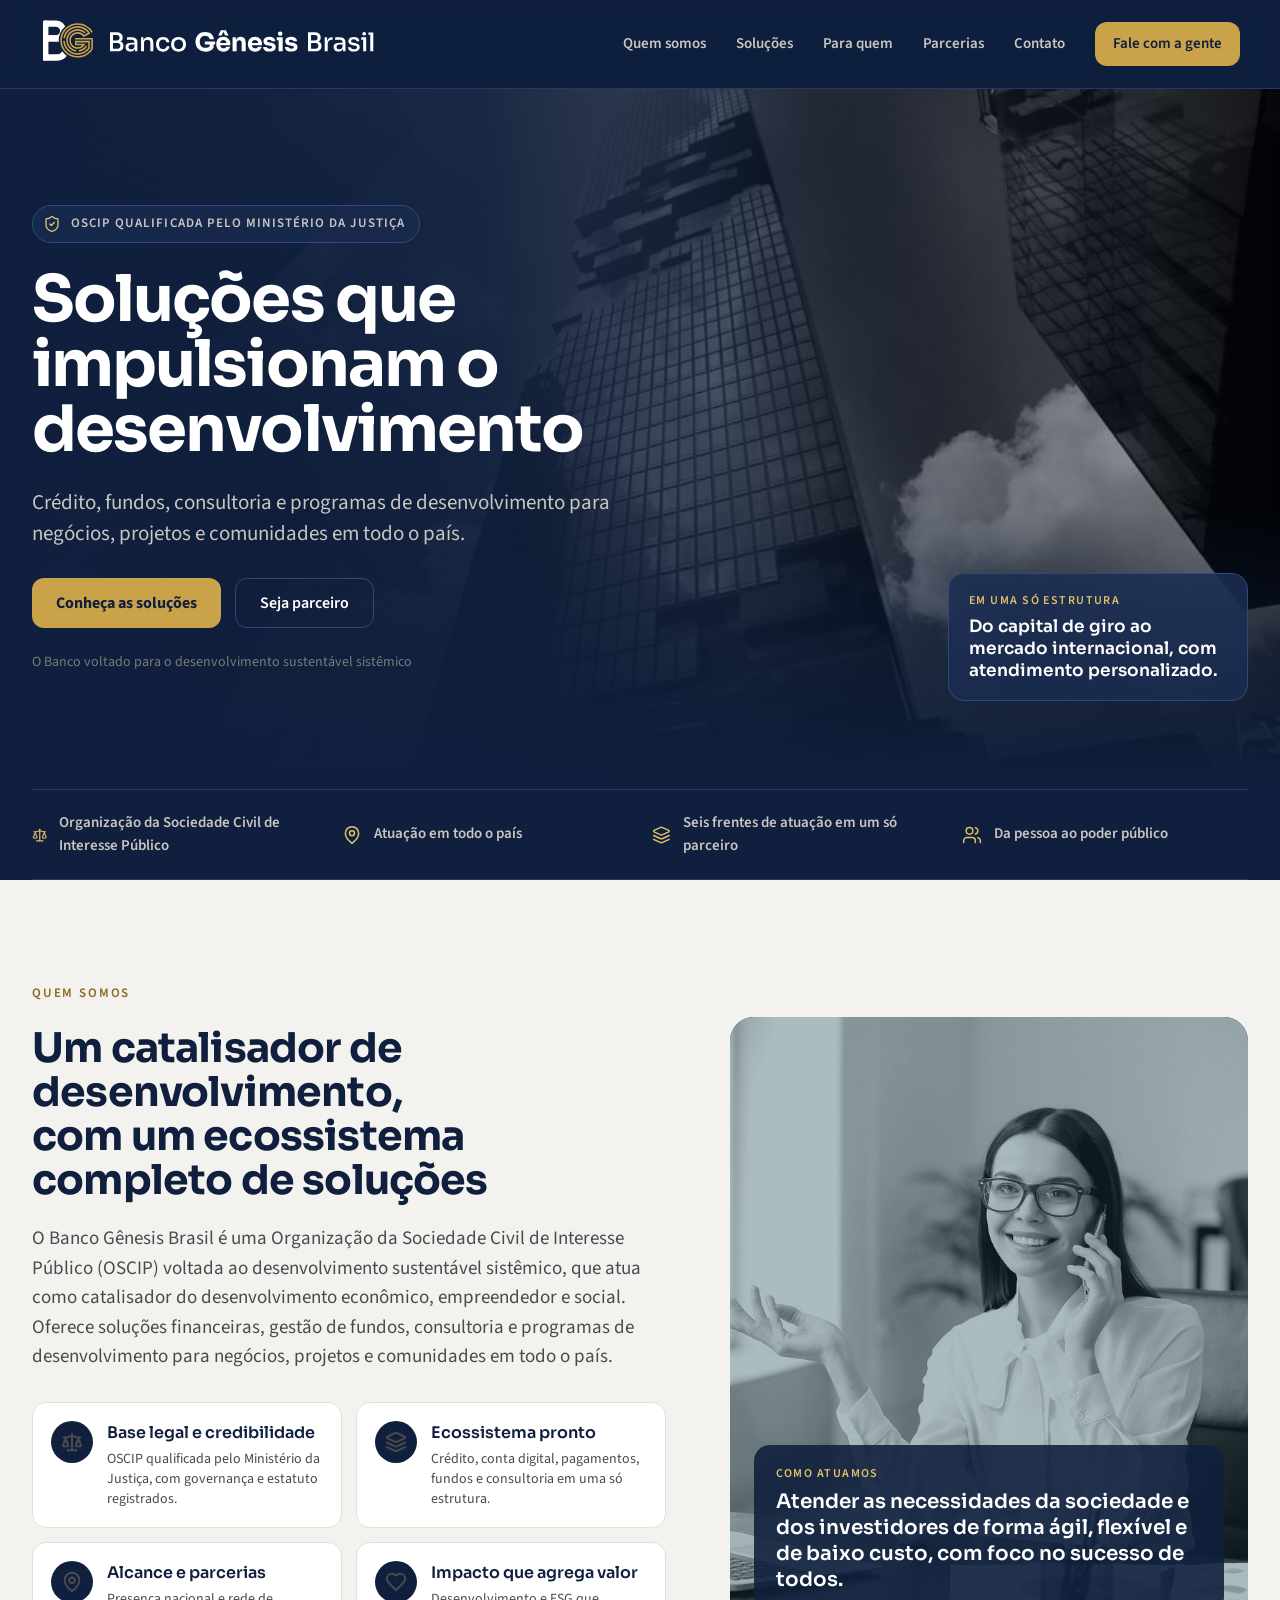
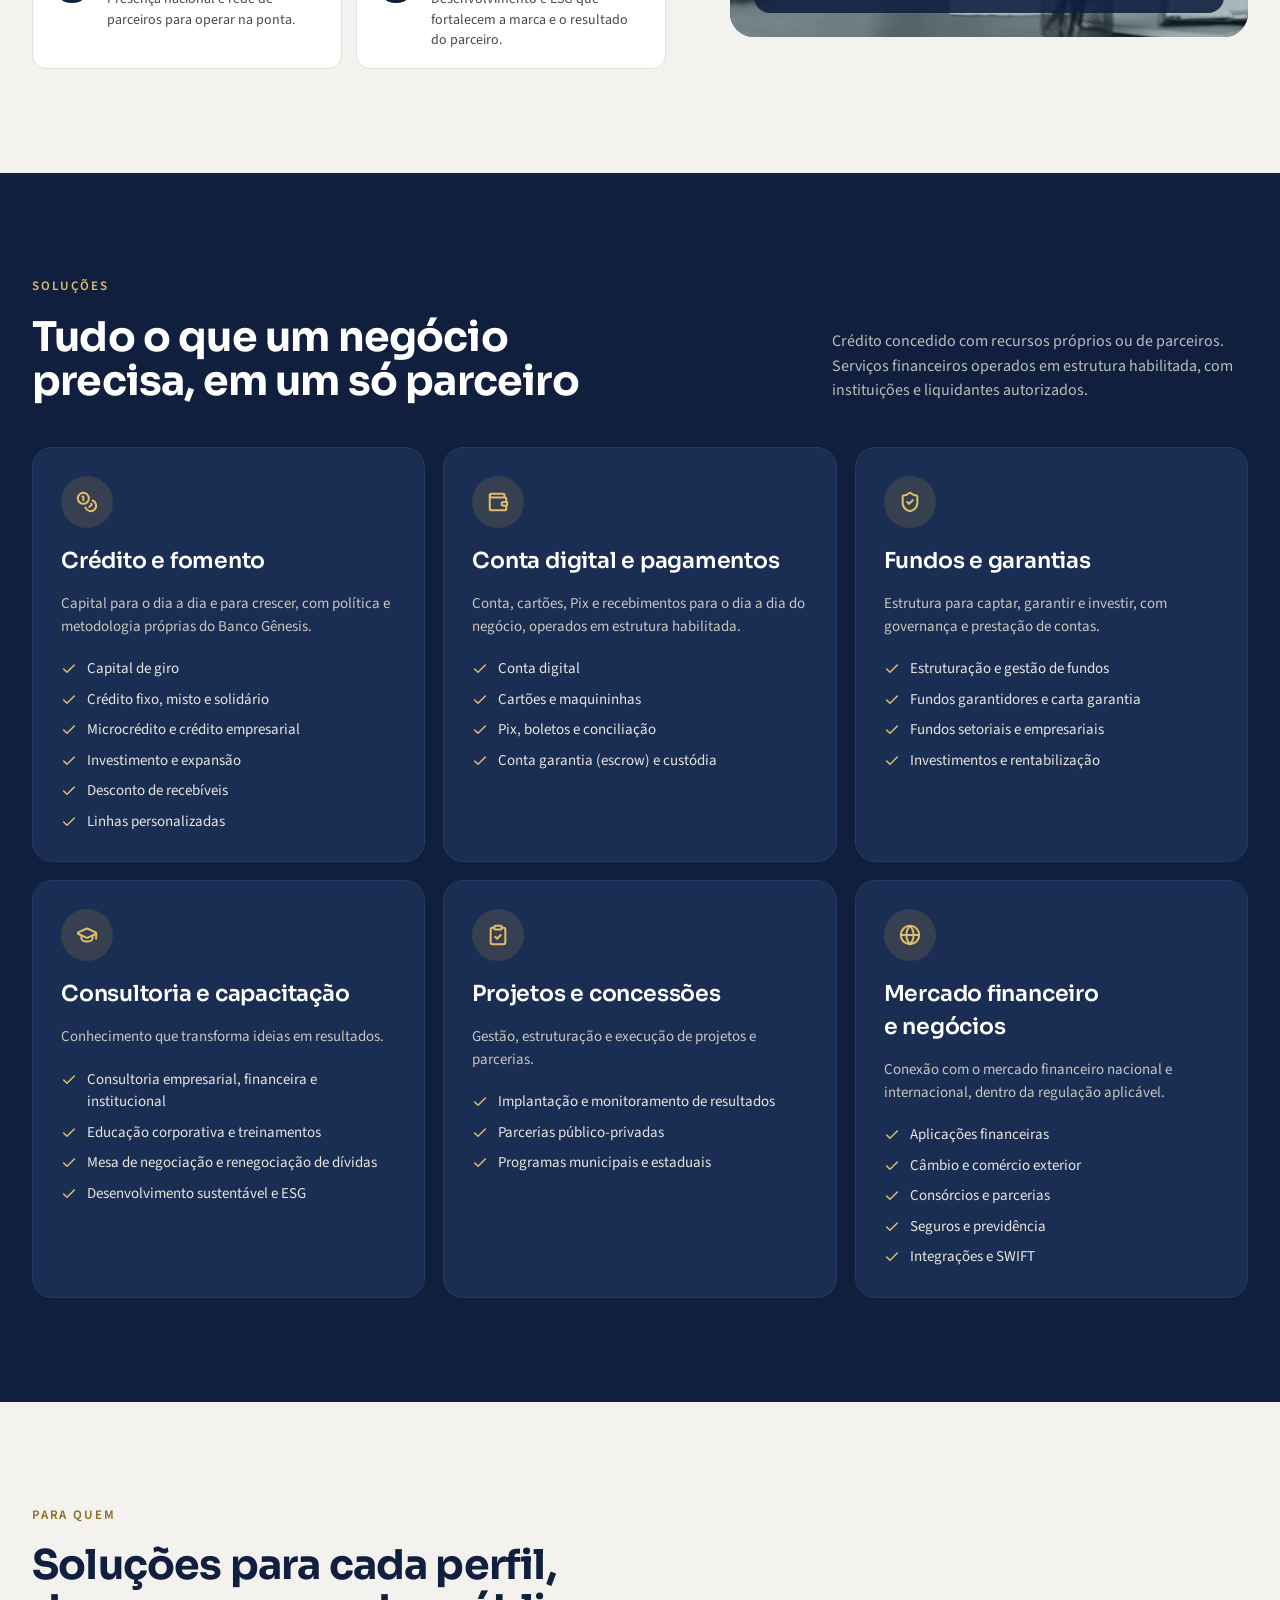
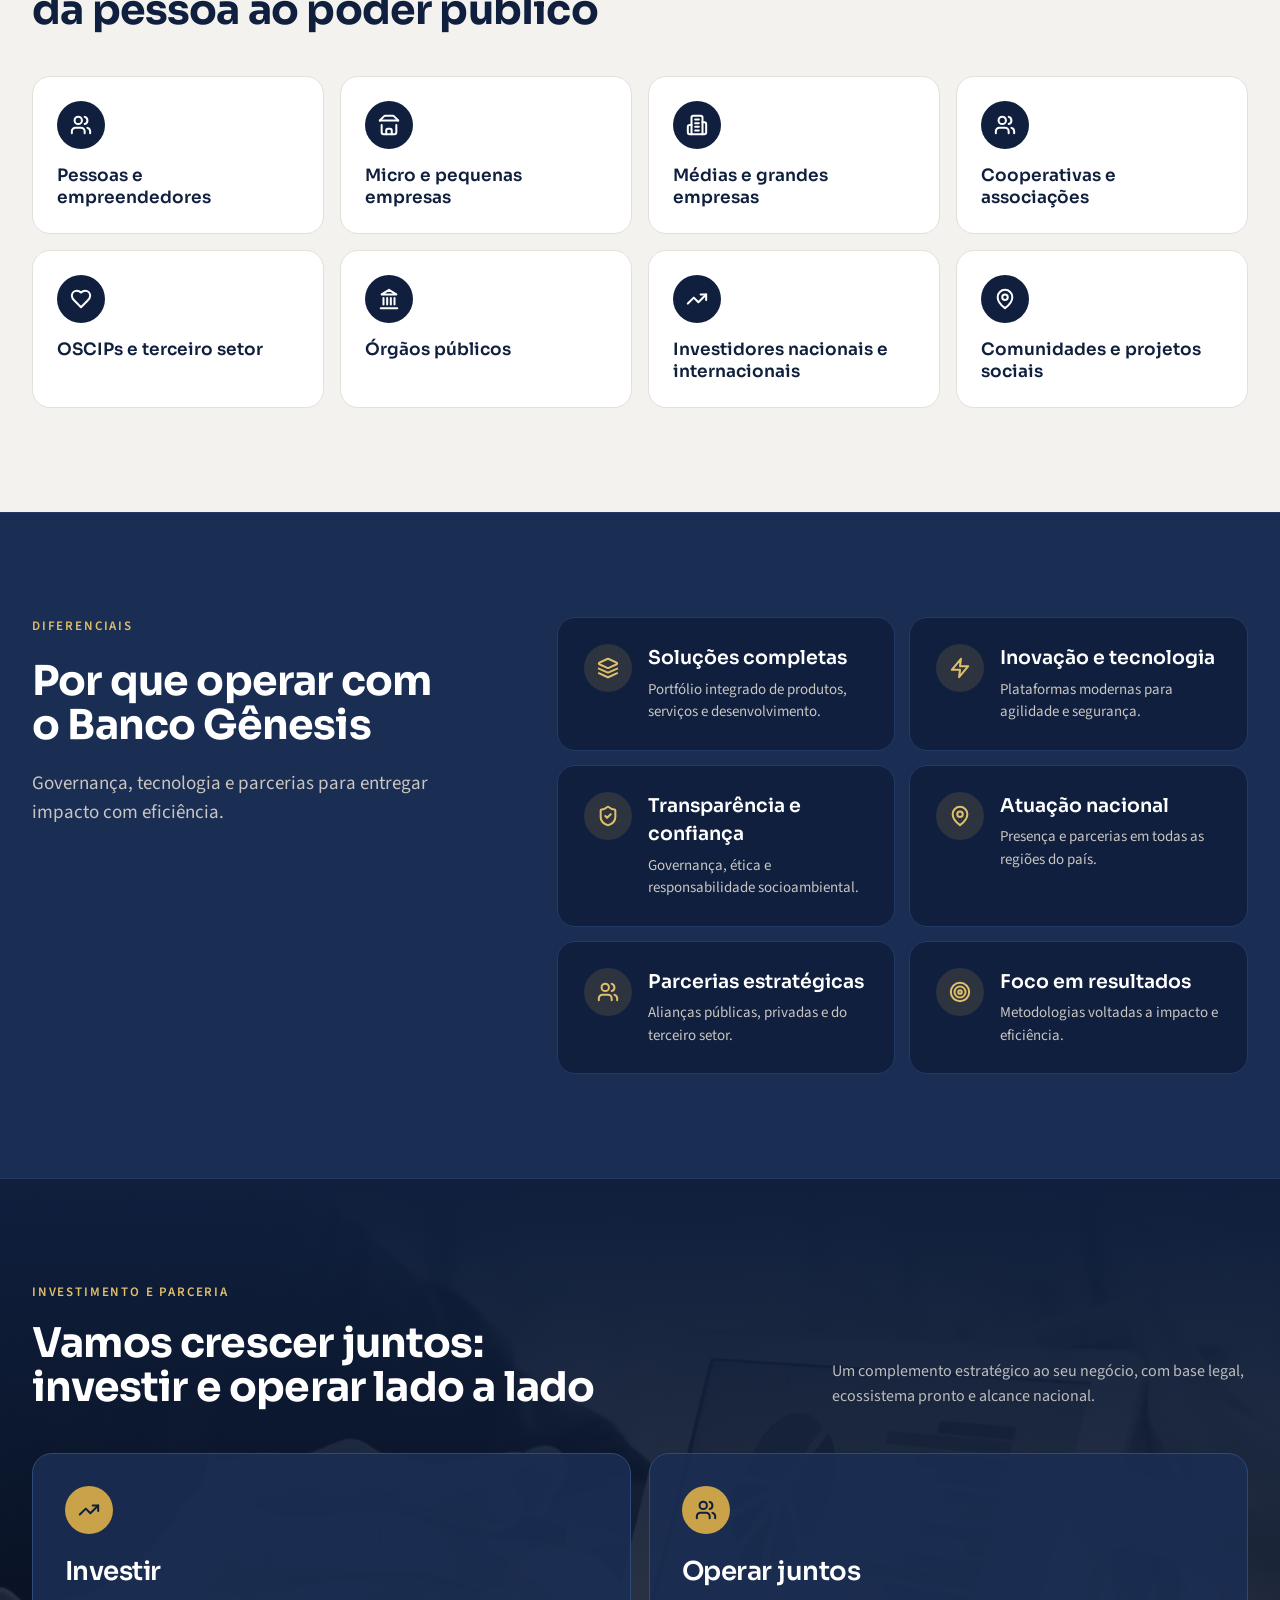
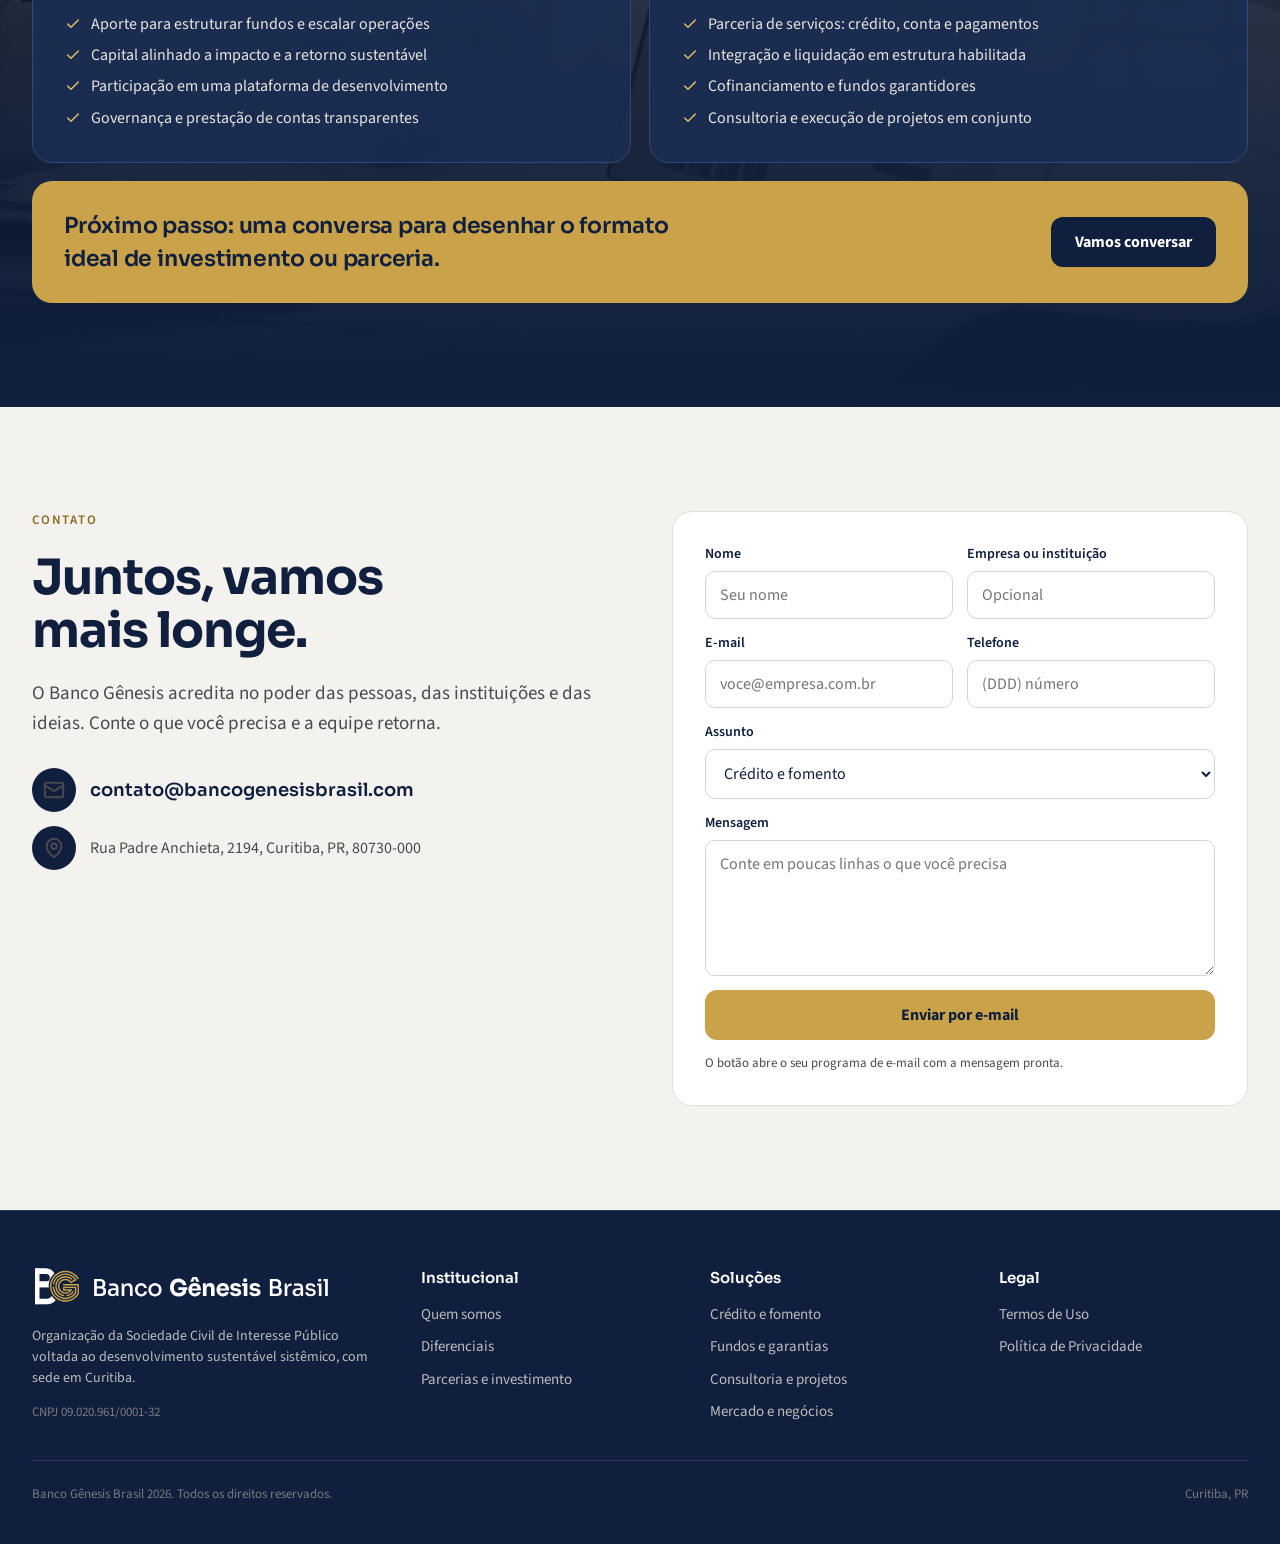
==== commit 24ecfe0a: "Sem telefone no contato Co-Authored-By: Claude Fable 5.1 <noreply@anthropic.com>" ====
--- a/index.html
+++ b/index.html
@@ -187,7 +187,6 @@
         <h2 class="titulo titulo-maior">Juntos, vamos mais longe.</h2>
         <p class="texto">O Banco Gênesis acredita no poder das pessoas, das instituições e das ideias. Conte o que você precisa e a equipe retorna.</p>
         <ul class="contatos">
-          <li><span class="icone"><svg aria-hidden="true" width="22" height="22" viewBox="0 0 24 24" fill="none" stroke="currentColor" stroke-width="1.8" stroke-linecap="round" stroke-linejoin="round"><path d="M22 16.92v3a2 2 0 0 1-2.18 2 19.79 19.79 0 0 1-8.63-3.07 19.5 19.5 0 0 1-6-6 19.79 19.79 0 0 1-3.07-8.67A2 2 0 0 1 4.11 2h3a2 2 0 0 1 2 1.72c.127.96.361 1.903.7 2.81a2 2 0 0 1-.45 2.11L8.09 9.91a16 16 0 0 0 6 6l1.27-1.27a2 2 0 0 1 2.11-.45c.907.339 1.85.573 2.81.7A2 2 0 0 1 22 16.92z"/></svg></span><a href="tel:+5541992356373">(41) 99235-6373</a></li>
           <li><span class="icone"><svg aria-hidden="true" width="22" height="22" viewBox="0 0 24 24" fill="none" stroke="currentColor" stroke-width="1.8" stroke-linecap="round" stroke-linejoin="round"><rect width="20" height="16" x="2" y="4" rx="2"/><path d="m22 7-8.97 5.7a1.94 1.94 0 0 1-2.06 0L2 7"/></svg></span><a href="mailto:contato@bancogenesisbrasil.com">contato@bancogenesisbrasil.com</a></li>
           <li><span class="icone"><svg aria-hidden="true" width="22" height="22" viewBox="0 0 24 24" fill="none" stroke="currentColor" stroke-width="1.8" stroke-linecap="round" stroke-linejoin="round"><path d="M20 10c0 6-8 12-8 12s-8-6-8-12a8 8 0 0 1 16 0Z"/><circle cx="12" cy="10" r="3"/></svg></span><span>Rua Padre Anchieta, 2194, Curitiba, PR, 80730-000</span></li>
         </ul>
@@ -223,7 +222,7 @@
   </div>
 </footer>
 <script type="application/ld+json">
-{"@context":"https://schema.org","@type":"NGO","name":"Banco Gênesis Brasil","taxID":"09.020.961/0001-32","url":"https://bancogenesisbrasil.com","email":"contato@bancogenesisbrasil.com","telephone":"+55 41 99235-6373","address":{"@type":"PostalAddress","streetAddress":"Rua Padre Anchieta, 2194","addressLocality":"Curitiba","addressRegion":"PR","postalCode":"80730-000","addressCountry":"BR"}}
+{"@context":"https://schema.org","@type":"NGO","name":"Banco Gênesis Brasil","taxID":"09.020.961/0001-32","url":"https://bancogenesisbrasil.com","email":"contato@bancogenesisbrasil.com","address":{"@type":"PostalAddress","streetAddress":"Rua Padre Anchieta, 2194","addressLocality":"Curitiba","addressRegion":"PR","postalCode":"80730-000","addressCountry":"BR"}}
 </script>
 <script src="assets/main.js?v=20261020b" defer></script>
 </body>
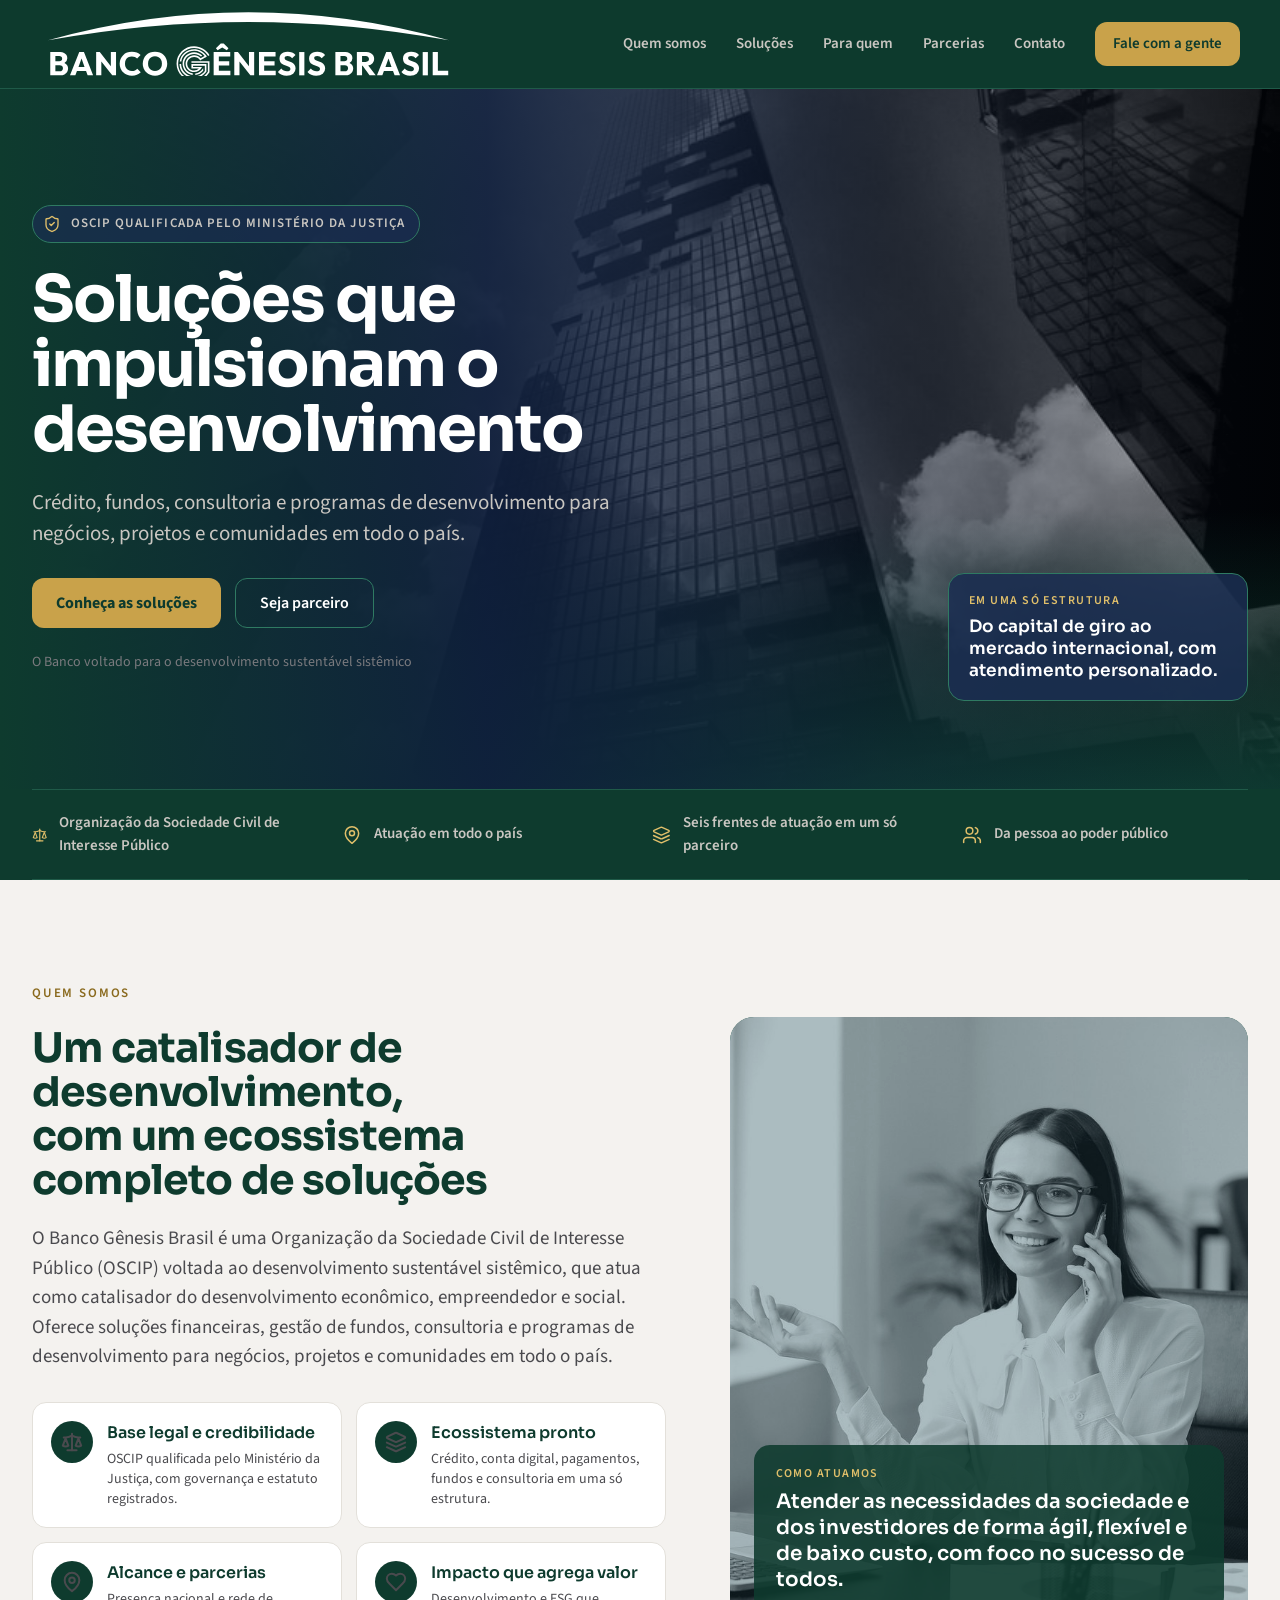
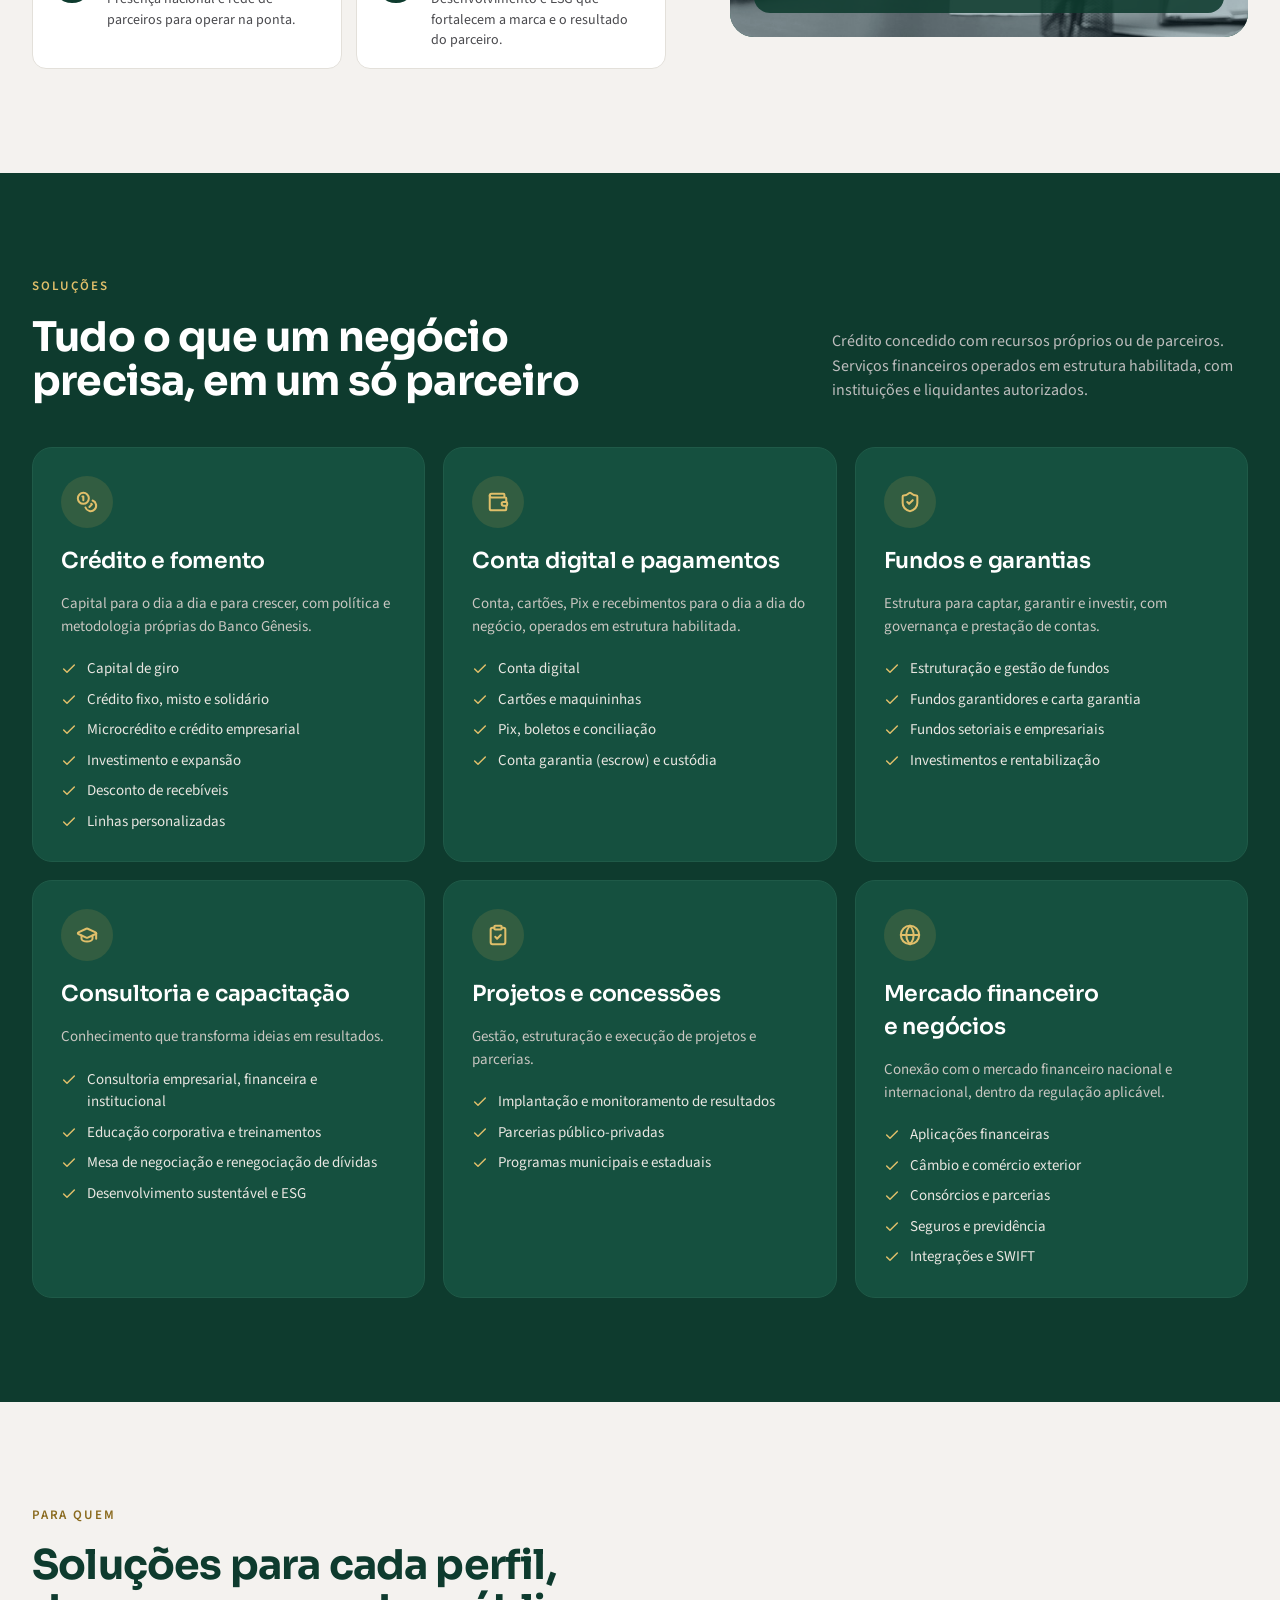
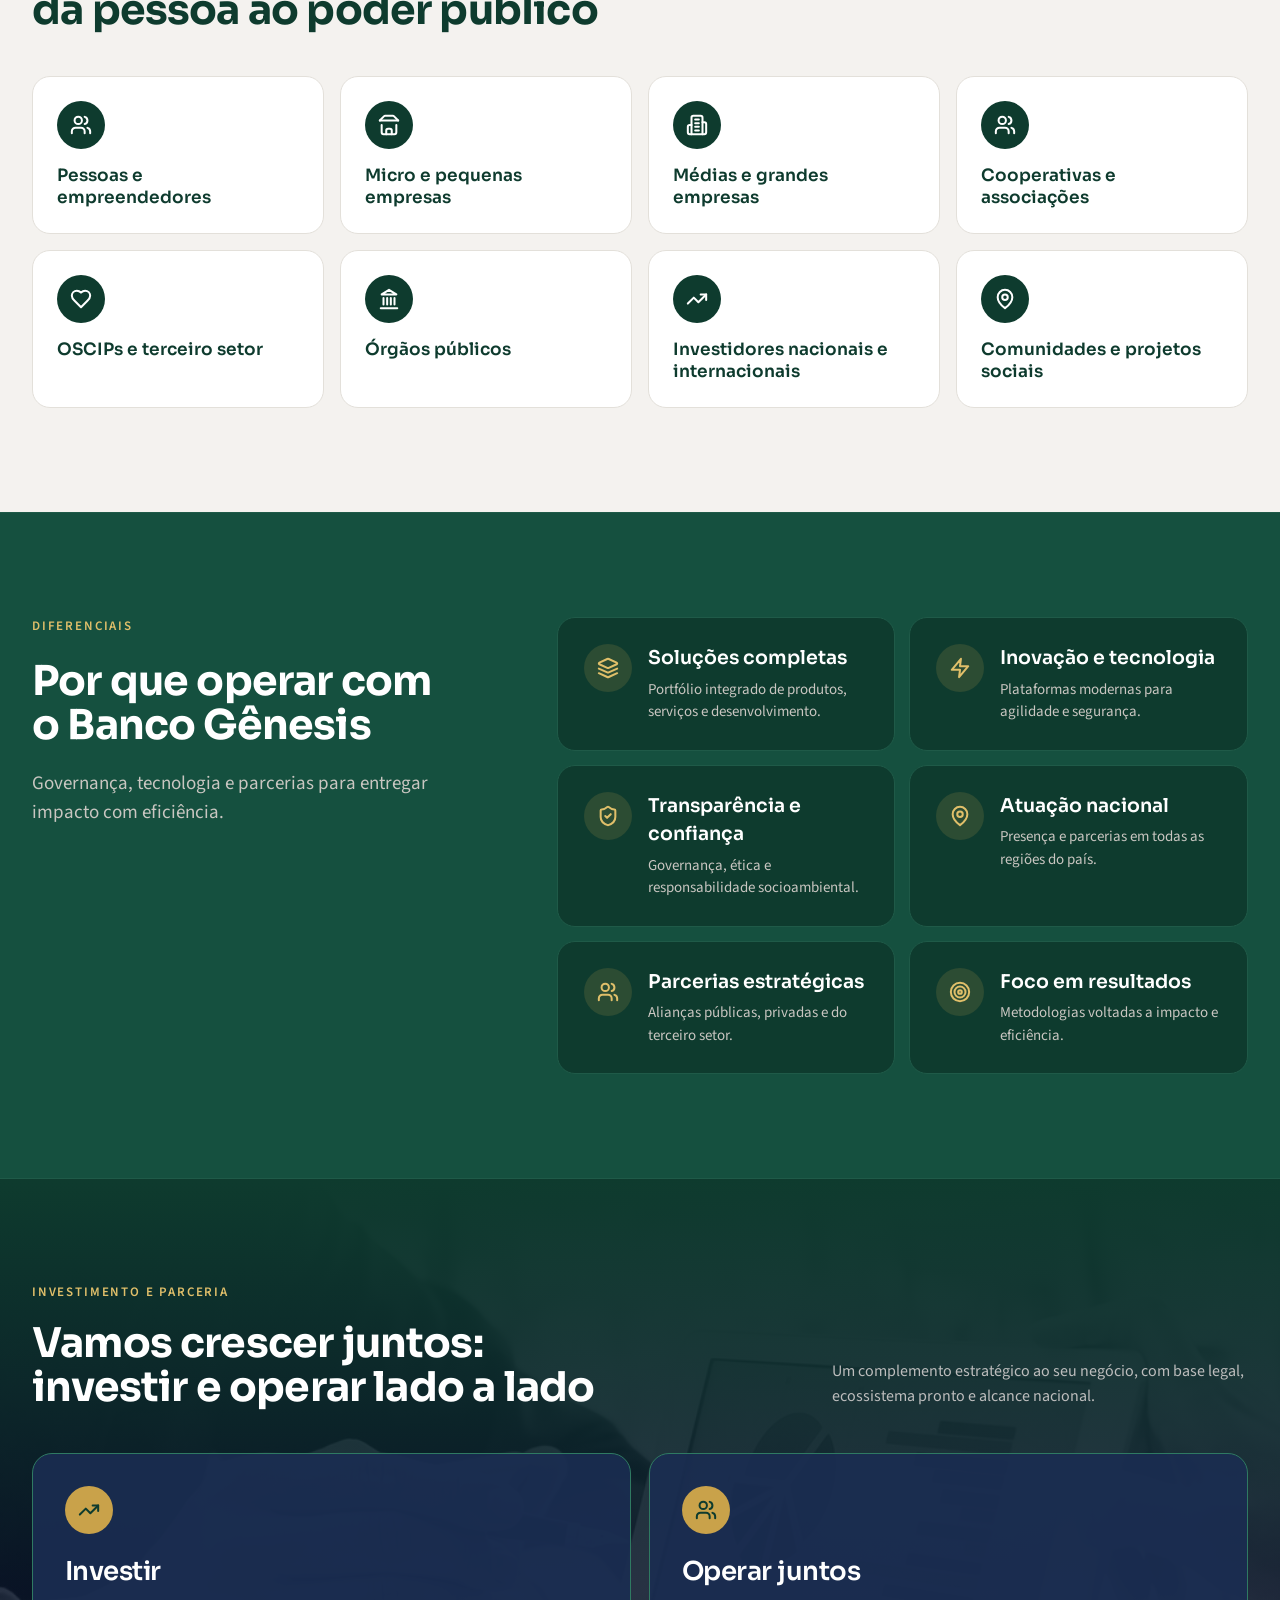
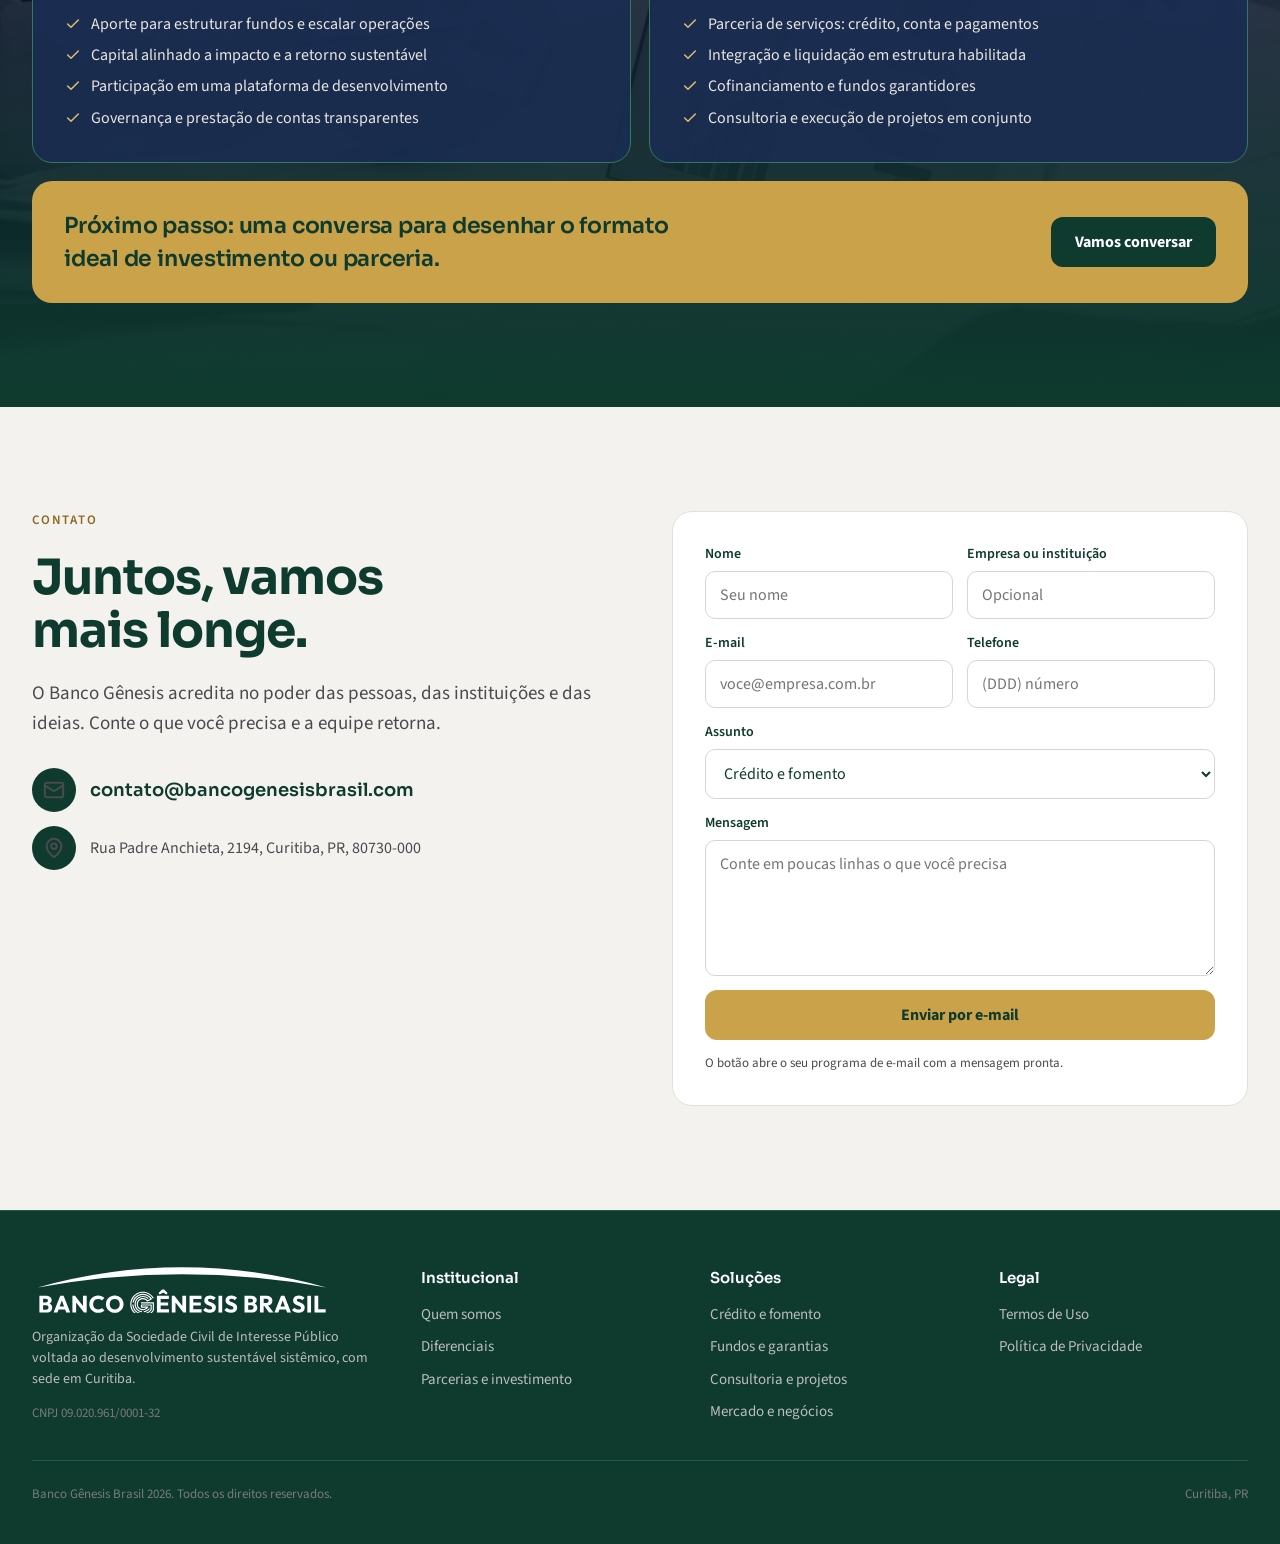
==== commit 348fa3a1: "Marca abóbada pincel e paleta verde e dourado Marca nova no topo e rodapé: arco de ponta a ponta sob" ====
--- a/index.html
+++ b/index.html
@@ -5,7 +5,7 @@
 <meta name="viewport" content="width=device-width, initial-scale=1">
 <title>Banco Gênesis Brasil</title>
 <meta name="description" content="O Banco Gênesis Brasil é uma OSCIP voltada ao desenvolvimento sustentável sistêmico: crédito e fomento, fundos e garantias, consultoria, projetos e conexão com o mercado financeiro para negócios, projetos e comunidades em todo o país.">
-<meta name="theme-color" content="#0f1f3d">
+<meta name="theme-color" content="#0e3b2e">
 <link rel="icon" href="assets/img/favicon.svg" type="image/svg+xml">
 <link rel="icon" href="assets/img/favicon-32.png" sizes="32x32" type="image/png">
 <link rel="apple-touch-icon" href="assets/img/apple-touch-icon.png">
@@ -191,7 +191,7 @@
           <li><span class="icone"><svg aria-hidden="true" width="22" height="22" viewBox="0 0 24 24" fill="none" stroke="currentColor" stroke-width="1.8" stroke-linecap="round" stroke-linejoin="round"><path d="M20 10c0 6-8 12-8 12s-8-6-8-12a8 8 0 0 1 16 0Z"/><circle cx="12" cy="10" r="3"/></svg></span><span>Rua Padre Anchieta, 2194, Curitiba, PR, 80730-000</span></li>
         </ul>
       </div>
-      <form class="formulario entra" id="form-contato" action="mailto:contato@bancogenesisbrasil.com" method="get">
+      <form class="formulario entra" id="form-contato" data-destino="contato@bancogenesisbrasil.com">
         <div class="duas"><label>Nome<input id="nome" name="nome" type="text" autocomplete="name" placeholder="Seu nome" required></label><label>Empresa ou instituição<input id="empresa" name="empresa" type="text" autocomplete="organization" placeholder="Opcional"></label></div>
         <div class="duas"><label>E-mail<input id="email" name="email" type="email" autocomplete="email" placeholder="voce@empresa.com.br" required></label><label>Telefone<input id="telefone" name="telefone" type="tel" autocomplete="tel" placeholder="(DDD) número"></label></div>
         <label>Assunto<select id="assunto" name="assunto"><option>Crédito e fomento</option><option>Fundos e garantias</option><option>Consultoria e projetos</option><option>Parceria</option><option>Investimento</option><option>Outro assunto</option></select></label>
@@ -224,6 +224,6 @@
 <script type="application/ld+json">
 {"@context":"https://schema.org","@type":"NGO","name":"Banco Gênesis Brasil","taxID":"09.020.961/0001-32","url":"https://bancogenesisbrasil.com","email":"contato@bancogenesisbrasil.com","address":{"@type":"PostalAddress","streetAddress":"Rua Padre Anchieta, 2194","addressLocality":"Curitiba","addressRegion":"PR","postalCode":"80730-000","addressCountry":"BR"}}
 </script>
-<script src="assets/main.js?v=20261020b" defer></script>
+<script src="assets/main.js?v=20261020c" defer></script>
 </body>
 </html>
--- a/assets/styles.css
+++ b/assets/styles.css
@@ -1,9 +1,9 @@
 /* Banco Gênesis Brasil, site institucional (20/10/2026). Paleta 2: marinho profundo, dourado como destaque, areia nas áreas claras. */
 :root {
-  --preto: #0f1f3d;
-  --grafite: #1a2d52;
-  --borda-escura: #243a66;
-  --borda-escura-2: #2f4a7a;
+  --preto: #0e3b2e;
+  --grafite: #15503f;
+  --borda-escura: #1f5a48;
+  --borda-escura-2: #2f7a62;
   --cinza: #909090;
   --cinza-medio: #7a7a7e;
   --cinza-claro: #bdbdbd;
@@ -55,14 +55,14 @@
 .botao-contorno { border: 1px solid var(--borda-escura-2); color: var(--branco); font-weight: 600; background: transparent; }
 .botao-contorno:hover { border-color: var(--branco); color: var(--branco); }
 .botao-preto { background: var(--preto); color: var(--branco); }
-.botao-preto:hover { background: #1a2d52; color: var(--branco); }
+.botao-preto:hover { background: #15503f; color: var(--branco); }
 
 /* Topo */
-.topo { position: sticky; top: 0; z-index: 10; background: rgba(15, 31, 61, 0.92); backdrop-filter: blur(10px); -webkit-backdrop-filter: blur(10px); border-bottom: 1px solid var(--borda-escura); }
+.topo { position: sticky; top: 0; z-index: 10; background: rgba(14, 59, 46, 0.92); backdrop-filter: blur(10px); -webkit-backdrop-filter: blur(10px); border-bottom: 1px solid var(--borda-escura); }
 .topo .container { max-width: none; padding: 0 40px; height: 88px; display: flex; align-items: center; justify-content: space-between; gap: 24px; }
 .marca { display: inline-flex; align-items: center; flex-shrink: 0; }
 .marca { text-decoration: none; display: inline-flex; align-items: center; }
-.marca img { height: 50px; width: auto; display: block; }
+.marca img { height: 64px; width: auto; display: block; }
 .rodape-marca img { width: 100%; max-width: 300px; height: auto; display: block; }
 .marca-nome { display: inline-flex; align-items: baseline; gap: 0.28em; font-family: var(--fonte-titulo); font-size: 27px; letter-spacing: -0.02em; line-height: 1; color: var(--branco); white-space: nowrap; }
 .marca-nome > span { font-weight: 500; }
@@ -126,7 +126,7 @@
 .foto img { width: 100%; height: 100%; object-fit: cover; position: absolute; inset: 0; }
 .foto-quem { min-height: 620px; }
 .foto-quem img { filter: grayscale(0.6) contrast(1.05); }
-.legenda-foto { position: absolute; left: 24px; right: 24px; bottom: 24px; padding: 20px 22px; border-radius: 16px; background: rgba(15, 31, 61, 0.88); color: var(--branco); display: flex; flex-direction: column; gap: 6px; }
+.legenda-foto { position: absolute; left: 24px; right: 24px; bottom: 24px; padding: 20px 22px; border-radius: 16px; background: rgba(14, 59, 46, 0.88); color: var(--branco); display: flex; flex-direction: column; gap: 6px; }
 .legenda-foto small { font-size: 12px; letter-spacing: 0.12em; text-transform: uppercase; color: var(--laranja-claro); font-weight: 600; }
 .legenda-foto span { font-family: var(--fonte-titulo); font-weight: 600; font-size: 20px; line-height: 1.3; }
 
@@ -236,7 +236,7 @@
 @media (max-width: 720px) {
   .container { padding: 0 16px; }
   .topo .container { height: 68px; padding: 0 16px; }
-  .marca img { height: 36px; }
+  .marca img { height: 46px; }
   .rodape-marca img { max-width: 240px; }
   .menu { display: none; position: absolute; left: 0; right: 0; top: 68px; flex-direction: column; align-items: stretch; gap: 0; background: var(--preto); border-bottom: 1px solid var(--borda-escura); padding: 8px 16px 16px; }
   .menu.aberto { display: flex; }
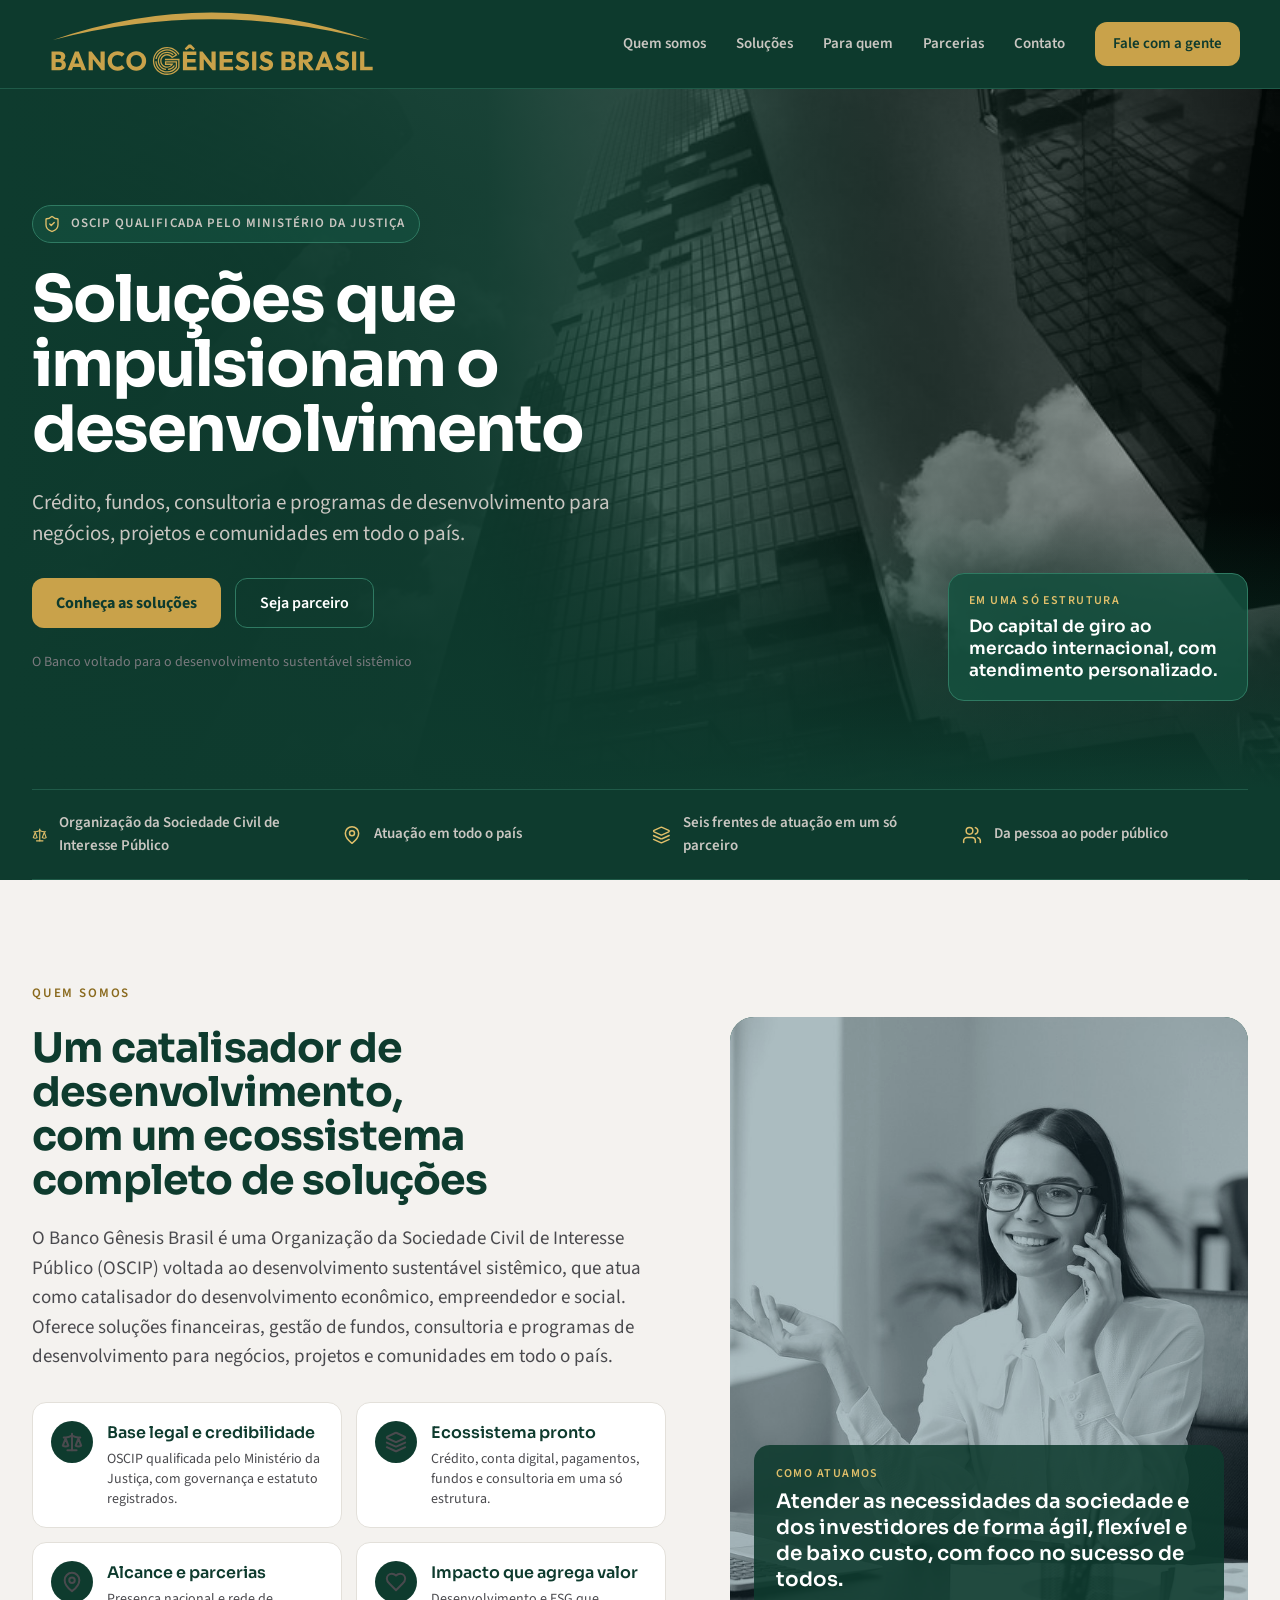
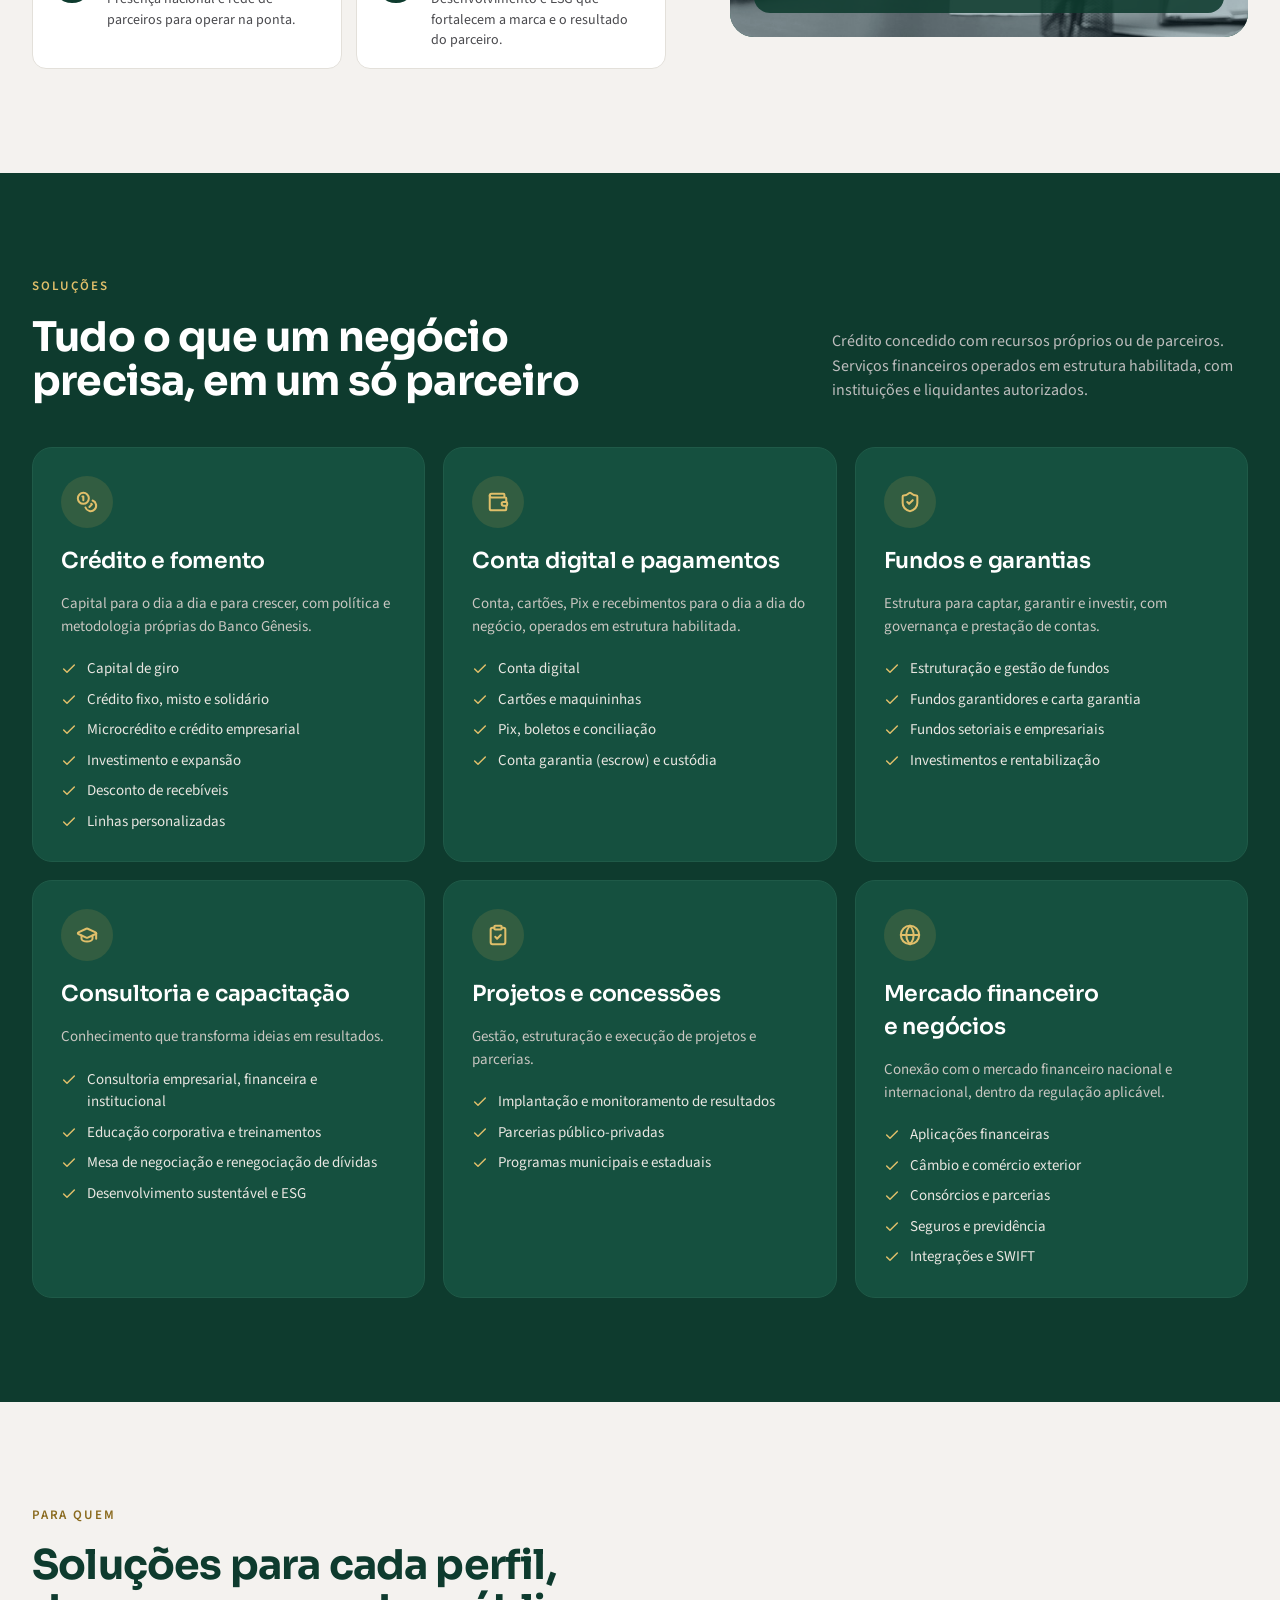
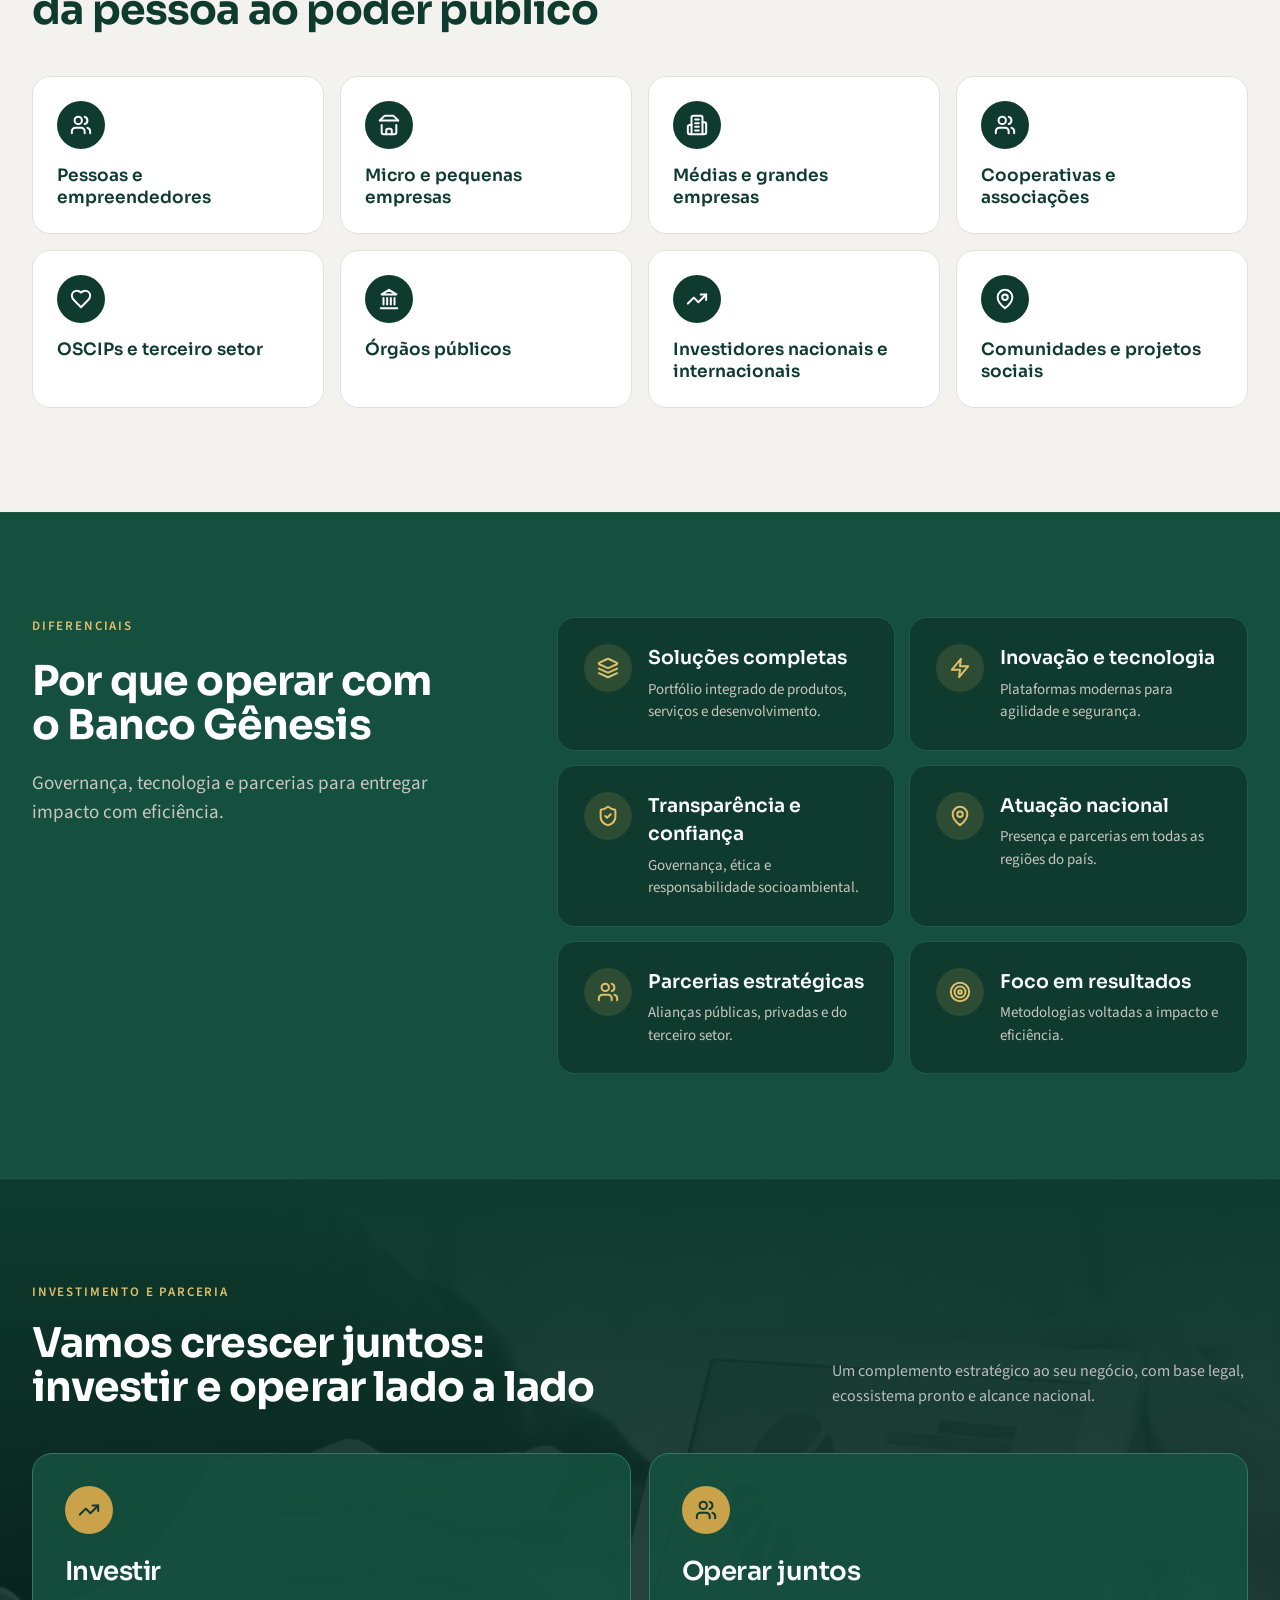
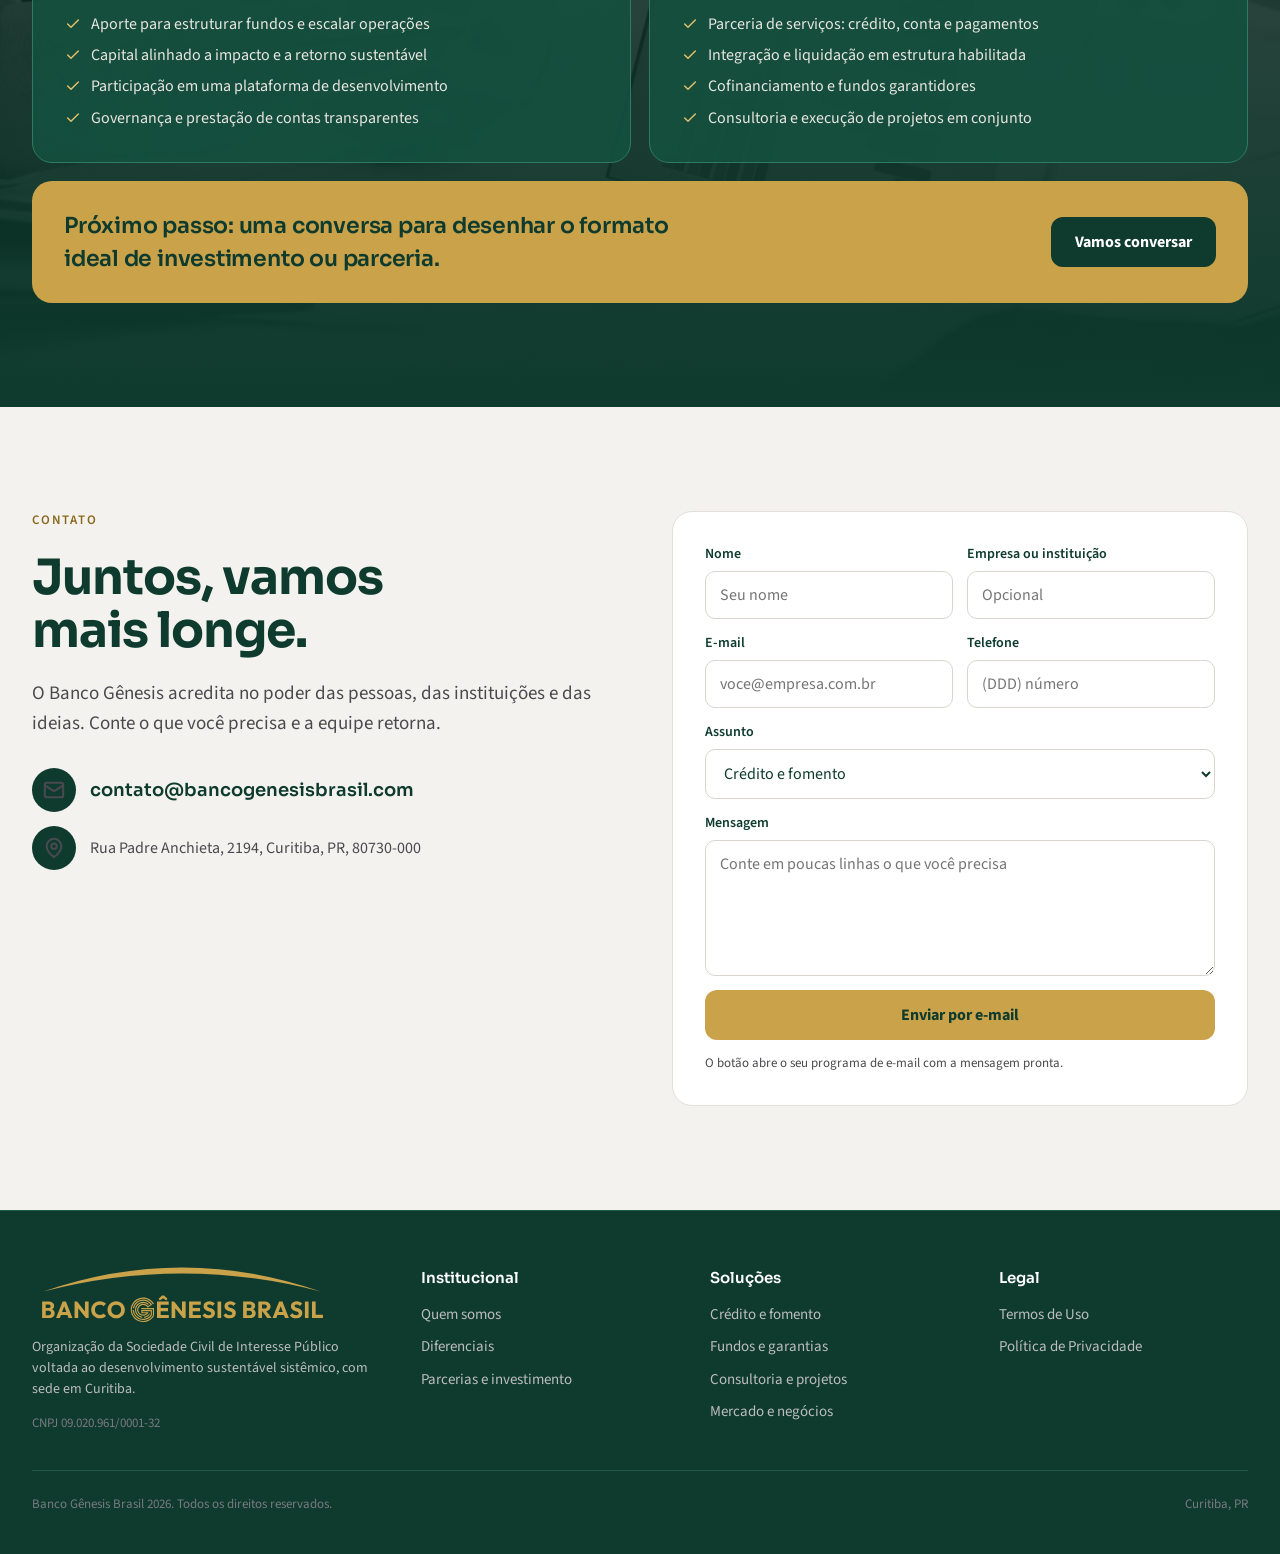
==== commit 6883e664: "Versão nova do CSS e do favicon nos links Co-Authored-By: Claude Fable 5.1 <noreply@anthropic.com>" ====
--- a/index.html
+++ b/index.html
@@ -6,13 +6,14 @@
 <title>Banco Gênesis Brasil</title>
 <meta name="description" content="O Banco Gênesis Brasil é uma OSCIP voltada ao desenvolvimento sustentável sistêmico: crédito e fomento, fundos e garantias, consultoria, projetos e conexão com o mercado financeiro para negócios, projetos e comunidades em todo o país.">
 <meta name="theme-color" content="#0e3b2e">
-<link rel="icon" href="assets/img/favicon.svg" type="image/svg+xml">
+<link rel="icon" href="assets/img/favicon.svg?v=20261028" type="image/svg+xml">
+<link rel="icon" href="favicon.ico?v=20261028" sizes="32x32">
 <link rel="icon" href="assets/img/favicon-32.png" sizes="32x32" type="image/png">
 <link rel="apple-touch-icon" href="assets/img/apple-touch-icon.png">
 <link rel="preconnect" href="https://fonts.googleapis.com">
 <link rel="preconnect" href="https://fonts.gstatic.com" crossorigin>
 <link rel="stylesheet" href="https://fonts.googleapis.com/css2?family=Sora:wght@500;600;700&family=Source+Sans+3:wght@400;600;700&display=swap">
-<link rel="stylesheet" href="assets/styles.css?v=20261020b">
+<link rel="stylesheet" href="assets/styles.css?v=20261028">
 <meta property="og:title" content="Banco Gênesis Brasil, soluções que impulsionam o desenvolvimento">
 <meta property="og:description" content="O Banco Gênesis Brasil é uma organização voltada ao desenvolvimento sustentável sistêmico: crédito e fomento, fundos e garantias, consultoria, projetos e conexão com o mercado financeiro para negócios, projetos e comunidades em todo o país.">
 <meta property="og:type" content="website">
--- a/assets/styles.css
+++ b/assets/styles.css
@@ -79,16 +79,16 @@
 .abertura { position: relative; overflow: hidden; background: var(--preto); }
 .abertura-foto { position: absolute; inset: 0; }
 .abertura-foto img { width: 100%; height: 100%; object-fit: cover; object-position: 70% 50%; filter: grayscale(1) contrast(1.15) brightness(0.8); }
-.abertura-foto::after { content: ""; position: absolute; inset: 0; background: linear-gradient(90deg, var(--preto) 0%, rgba(15,31,61,0.92) 38%, rgba(15,31,61,0.35) 70%, rgba(15,31,61,0.1) 100%), linear-gradient(180deg, rgba(15,31,61,0) 60%, var(--preto) 100%); }
+.abertura-foto::after { content: ""; position: absolute; inset: 0; background: linear-gradient(90deg, var(--preto) 0%, rgba(14, 59, 46,0.92) 38%, rgba(14, 59, 46,0.35) 70%, rgba(14, 59, 46,0.1) 100%), linear-gradient(180deg, rgba(14, 59, 46,0) 60%, var(--preto) 100%); }
 .abertura-grade { position: relative; min-height: 700px; display: grid; grid-template-columns: minmax(0, 620px) 1fr; align-items: center; padding-top: 88px; padding-bottom: 88px; }
 .abertura-texto { display: flex; flex-direction: column; gap: 24px; }
-.selo { display: inline-flex; align-items: center; gap: 10px; width: fit-content; padding: 8px 14px 8px 10px; border-radius: 999px; border: 1px solid var(--borda-escura-2); background: rgba(26, 45, 82, 0.7); color: var(--laranja-claro); }
+.selo { display: inline-flex; align-items: center; gap: 10px; width: fit-content; padding: 8px 14px 8px 10px; border-radius: 999px; border: 1px solid var(--borda-escura-2); background: rgba(21, 80, 63, 0.7); color: var(--laranja-claro); }
 .selo span { font-size: 13px; font-weight: 600; letter-spacing: 0.08em; text-transform: uppercase; color: var(--claro-texto); }
 .abertura h1 { font-weight: 700; font-size: clamp(36px, 5vw, 72px); line-height: 1.02; letter-spacing: -0.03em; color: var(--branco); }
 .texto-grande { font-size: 21px; line-height: 1.5; color: var(--claro-texto); max-width: 30em; }
 .acoes { display: flex; gap: 14px; flex-wrap: wrap; padding-top: 4px; }
 .nome-completo { font-size: 14px; color: var(--cinza-medio); }
-.abertura-destaque { justify-self: end; align-self: end; width: 300px; padding: 18px 20px; border-radius: 16px; background: rgba(26, 45, 82, 0.85); border: 1px solid var(--borda-escura-2); display: flex; flex-direction: column; gap: 6px; }
+.abertura-destaque { justify-self: end; align-self: end; width: 300px; padding: 18px 20px; border-radius: 16px; background: rgba(21, 80, 63, 0.85); border: 1px solid var(--borda-escura-2); display: flex; flex-direction: column; gap: 6px; }
 .abertura-destaque small { font-size: 12px; letter-spacing: 0.12em; text-transform: uppercase; color: var(--laranja-claro); font-weight: 600; }
 .abertura-destaque span { font-family: var(--fonte-titulo); font-weight: 600; font-size: 17px; color: var(--branco); line-height: 1.3; }
 
@@ -158,10 +158,10 @@
 .parcerias { position: relative; overflow: hidden; background: var(--preto); color: var(--areia); }
 .parcerias-foto { position: absolute; inset: 0; }
 .parcerias-foto img { width: 100%; height: 100%; object-fit: cover; filter: grayscale(1) brightness(0.32); }
-.parcerias-foto::after { content: ""; position: absolute; inset: 0; background: linear-gradient(180deg, var(--preto) 0%, rgba(15,31,61,0.6) 50%, var(--preto) 100%); }
+.parcerias-foto::after { content: ""; position: absolute; inset: 0; background: linear-gradient(180deg, var(--preto) 0%, rgba(14, 59, 46,0.6) 50%, var(--preto) 100%); }
 .parcerias .container { position: relative; }
 .caminhos { display: grid; grid-template-columns: 1fr 1fr; gap: 18px; margin-bottom: 18px; }
-.caminho { padding: 32px; border-radius: 20px; background: rgba(26, 45, 82, 0.9); border: 1px solid var(--borda-escura-2); display: flex; flex-direction: column; gap: 18px; }
+.caminho { padding: 32px; border-radius: 20px; background: rgba(21, 80, 63, 0.9); border: 1px solid var(--borda-escura-2); display: flex; flex-direction: column; gap: 18px; }
 .caminho h3 { font-size: 26px; font-weight: 600; color: var(--branco); }
 .caminho li { font-size: 16px; line-height: 1.45; }
 .chamada { display: flex; align-items: center; justify-content: space-between; gap: 24px; padding: 28px 32px; border-radius: 20px; background: var(--laranja); color: var(--preto); }
@@ -225,7 +225,7 @@
   .abertura-grade { grid-template-columns: 1fr; min-height: 0; padding-top: 72px; padding-bottom: 72px; }
   .abertura-destaque { display: none; }
   .abertura-foto img { object-position: 60% 50%; filter: grayscale(1) brightness(0.4); }
-  .abertura-foto::after { background: linear-gradient(180deg, rgba(15,31,61,0.3) 0%, var(--preto) 90%); }
+  .abertura-foto::after { background: linear-gradient(180deg, rgba(14, 59, 46,0.3) 0%, var(--preto) 90%); }
   .foto-quem { min-height: 360px; }
   .rodape-grade { grid-template-columns: repeat(2, minmax(0, 1fr)); }
   .secao { padding: 72px 0; }
@@ -236,7 +236,7 @@
 @media (max-width: 720px) {
   .container { padding: 0 16px; }
   .topo .container { height: 68px; padding: 0 16px; }
-  .marca img { height: 46px; }
+  .marca img { height: 48px; }
   .rodape-marca img { max-width: 240px; }
   .menu { display: none; position: absolute; left: 0; right: 0; top: 68px; flex-direction: column; align-items: stretch; gap: 0; background: var(--preto); border-bottom: 1px solid var(--borda-escura); padding: 8px 16px 16px; }
   .menu.aberto { display: flex; }
@@ -263,6 +263,9 @@
   .chamada span { font-size: 18px; }
   .chamada .botao { width: 100%; }
   .formulario { padding: 20px; }
+  .coluna-texto, .formulario, .contatos li, .contatos a, .contatos span { min-width: 0; }
+  .contatos a, .contatos span { overflow-wrap: anywhere; }
+  .contatos a { font-size: 16px; }
   .formulario .duas { grid-template-columns: 1fr; }
   .rodape-grade { grid-template-columns: 1fr; gap: 24px; }
 }
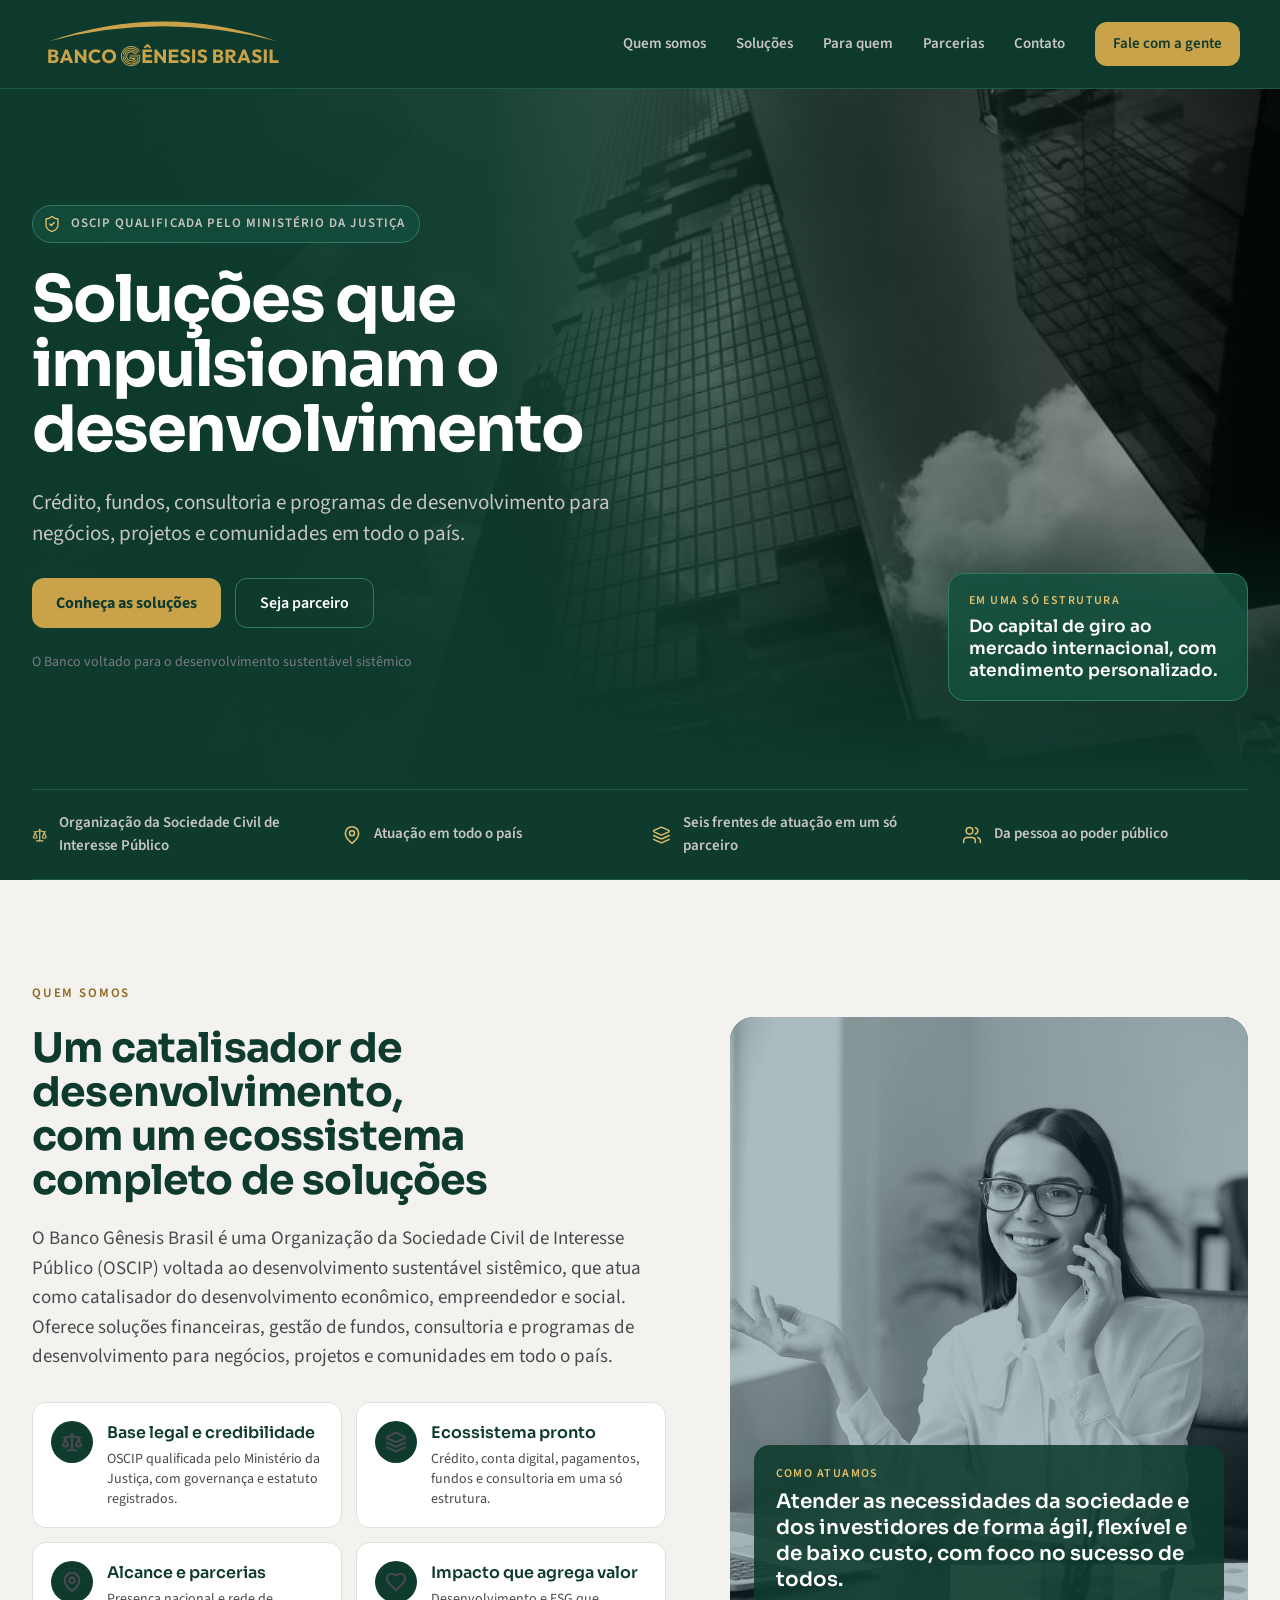
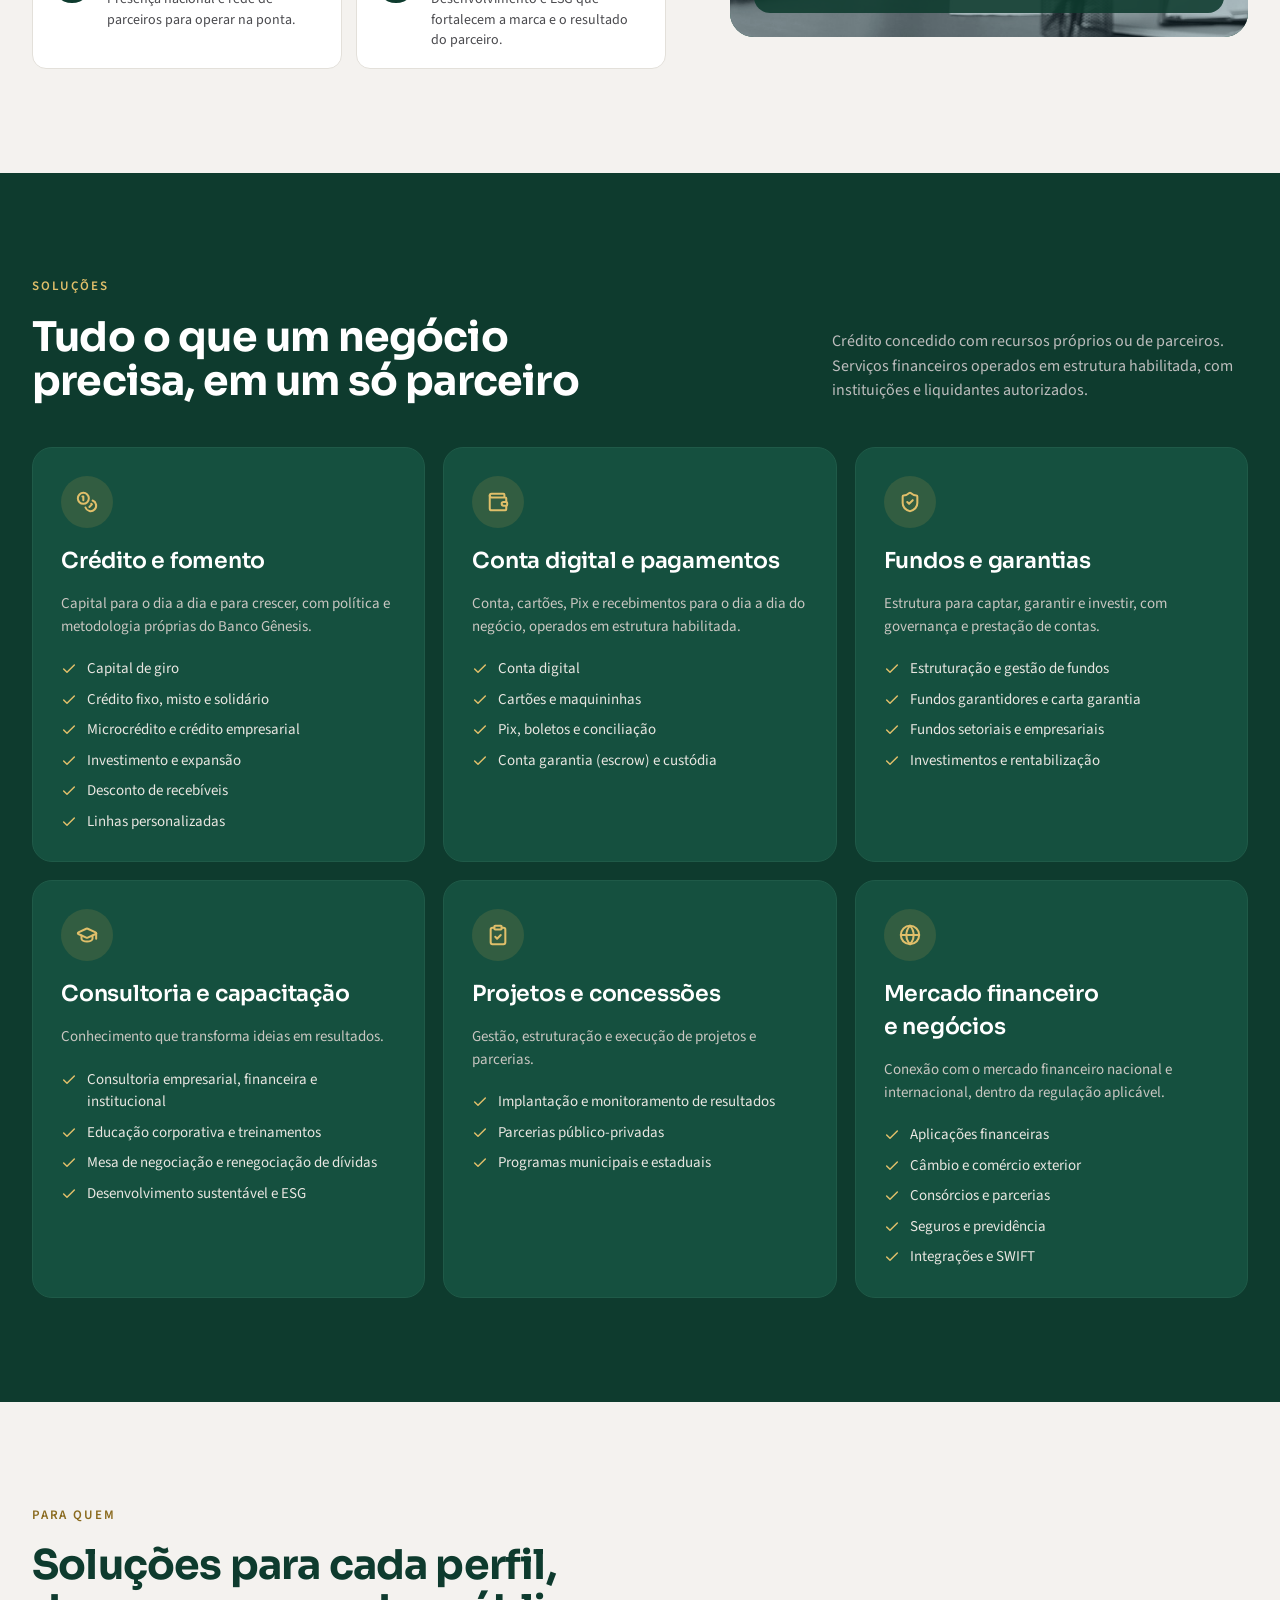
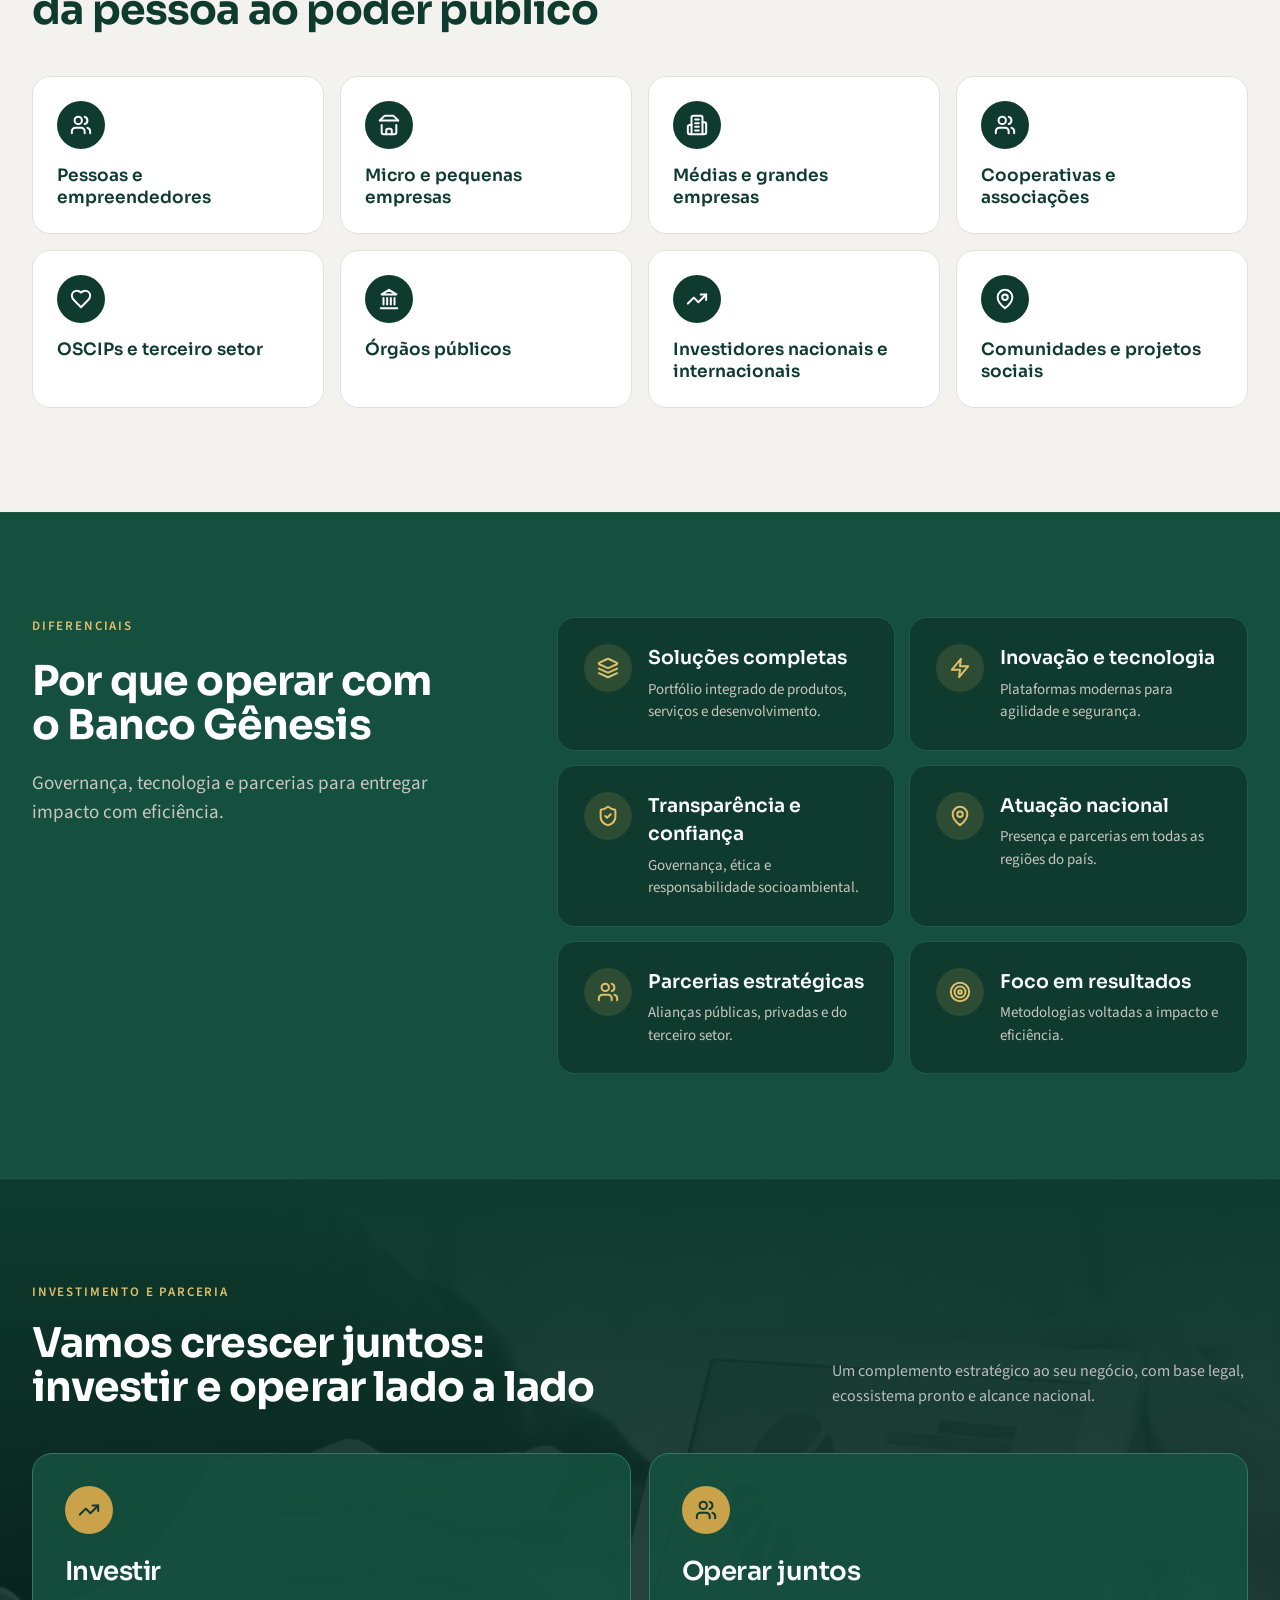
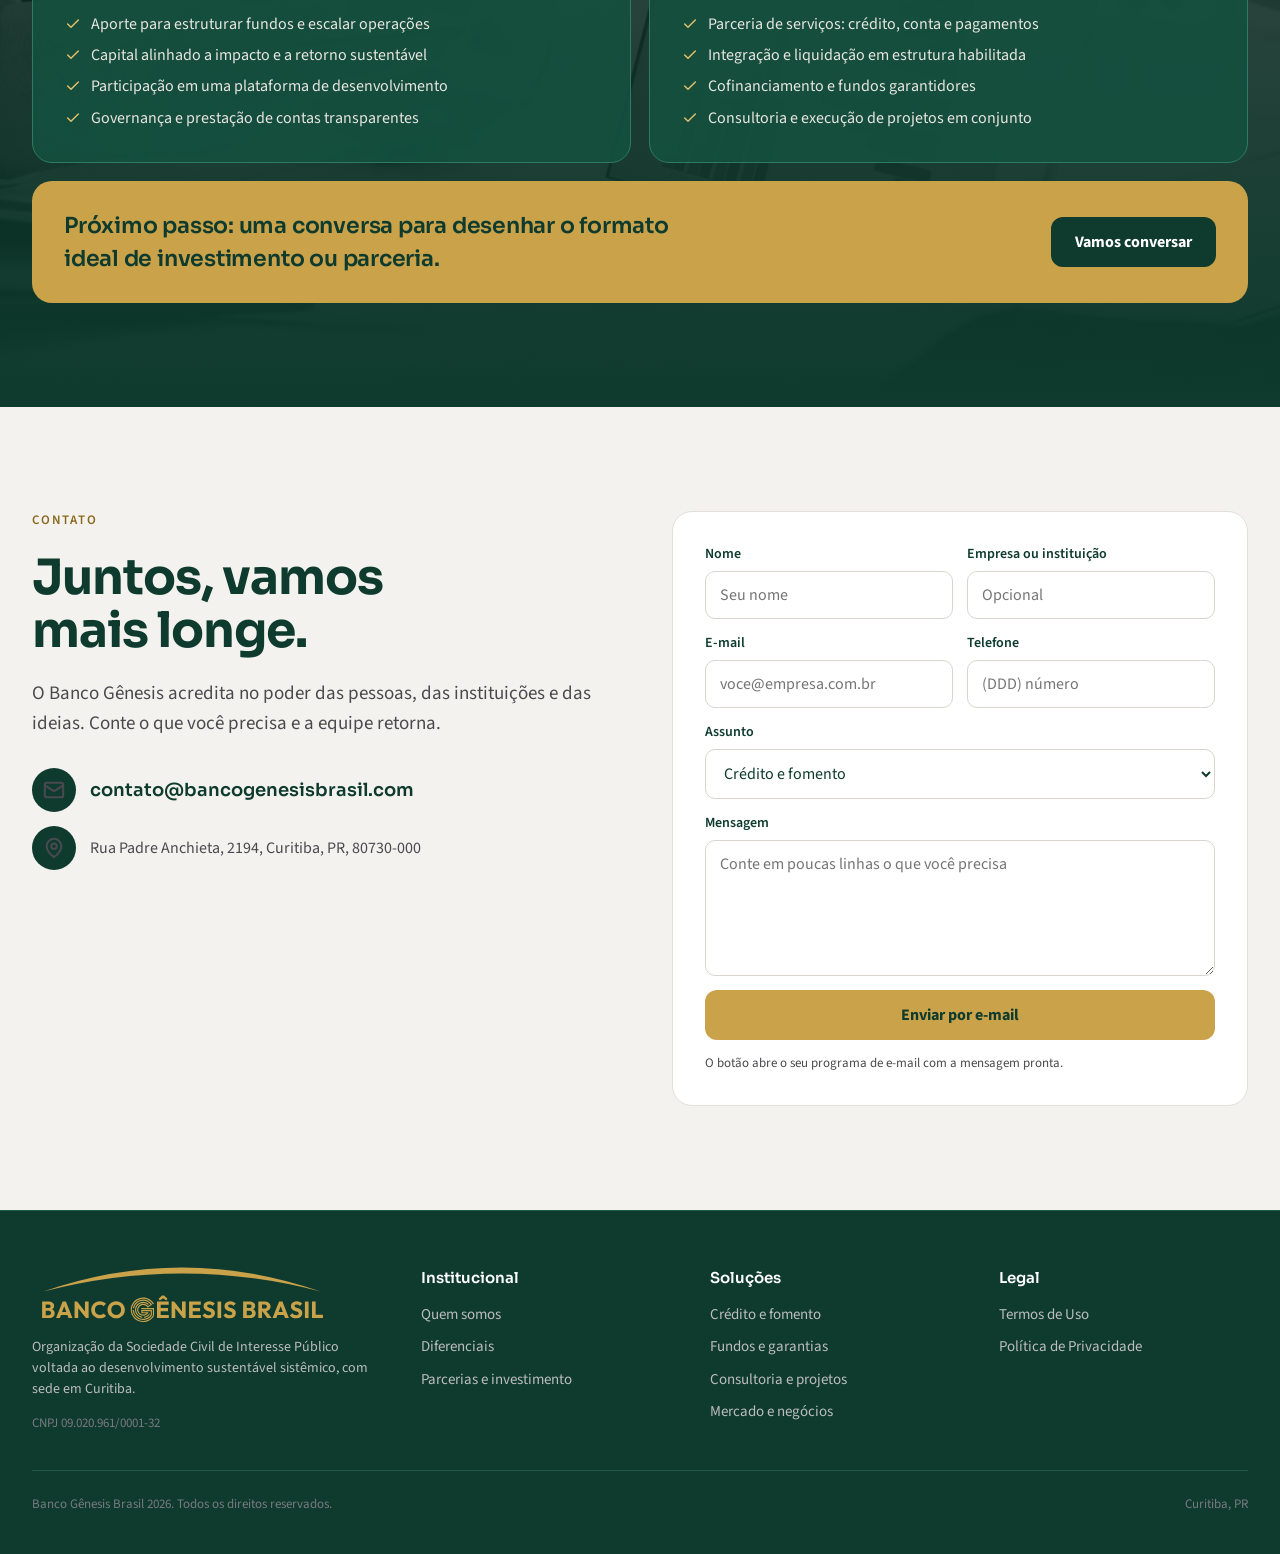
==== commit 15086201: "Marca menor no topo e favicon BGB dourado de volta Topo com a marca em 46 px (36 no celular), no tam" ====
--- a/index.html
+++ b/index.html
@@ -6,14 +6,14 @@
 <title>Banco Gênesis Brasil</title>
 <meta name="description" content="O Banco Gênesis Brasil é uma OSCIP voltada ao desenvolvimento sustentável sistêmico: crédito e fomento, fundos e garantias, consultoria, projetos e conexão com o mercado financeiro para negócios, projetos e comunidades em todo o país.">
 <meta name="theme-color" content="#0e3b2e">
-<link rel="icon" href="assets/img/favicon.svg?v=20261028" type="image/svg+xml">
-<link rel="icon" href="favicon.ico?v=20261028" sizes="32x32">
+<link rel="icon" href="assets/img/favicon.svg?v=20261029" type="image/svg+xml">
+<link rel="icon" href="favicon.ico?v=20261029" sizes="32x32">
 <link rel="icon" href="assets/img/favicon-32.png" sizes="32x32" type="image/png">
 <link rel="apple-touch-icon" href="assets/img/apple-touch-icon.png">
 <link rel="preconnect" href="https://fonts.googleapis.com">
 <link rel="preconnect" href="https://fonts.gstatic.com" crossorigin>
 <link rel="stylesheet" href="https://fonts.googleapis.com/css2?family=Sora:wght@500;600;700&family=Source+Sans+3:wght@400;600;700&display=swap">
-<link rel="stylesheet" href="assets/styles.css?v=20261028">
+<link rel="stylesheet" href="assets/styles.css?v=20261029">
 <meta property="og:title" content="Banco Gênesis Brasil, soluções que impulsionam o desenvolvimento">
 <meta property="og:description" content="O Banco Gênesis Brasil é uma organização voltada ao desenvolvimento sustentável sistêmico: crédito e fomento, fundos e garantias, consultoria, projetos e conexão com o mercado financeiro para negócios, projetos e comunidades em todo o país.">
 <meta property="og:type" content="website">
--- a/assets/styles.css
+++ b/assets/styles.css
@@ -62,7 +62,7 @@
 .topo .container { max-width: none; padding: 0 40px; height: 88px; display: flex; align-items: center; justify-content: space-between; gap: 24px; }
 .marca { display: inline-flex; align-items: center; flex-shrink: 0; }
 .marca { text-decoration: none; display: inline-flex; align-items: center; }
-.marca img { height: 64px; width: auto; display: block; }
+.marca img { height: 46px; width: auto; display: block; }
 .rodape-marca img { width: 100%; max-width: 300px; height: auto; display: block; }
 .marca-nome { display: inline-flex; align-items: baseline; gap: 0.28em; font-family: var(--fonte-titulo); font-size: 27px; letter-spacing: -0.02em; line-height: 1; color: var(--branco); white-space: nowrap; }
 .marca-nome > span { font-weight: 500; }
@@ -236,7 +236,7 @@
 @media (max-width: 720px) {
   .container { padding: 0 16px; }
   .topo .container { height: 68px; padding: 0 16px; }
-  .marca img { height: 48px; }
+  .marca img { height: 36px; }
   .rodape-marca img { max-width: 240px; }
   .menu { display: none; position: absolute; left: 0; right: 0; top: 68px; flex-direction: column; align-items: stretch; gap: 0; background: var(--preto); border-bottom: 1px solid var(--borda-escura); padding: 8px 16px 16px; }
   .menu.aberto { display: flex; }
